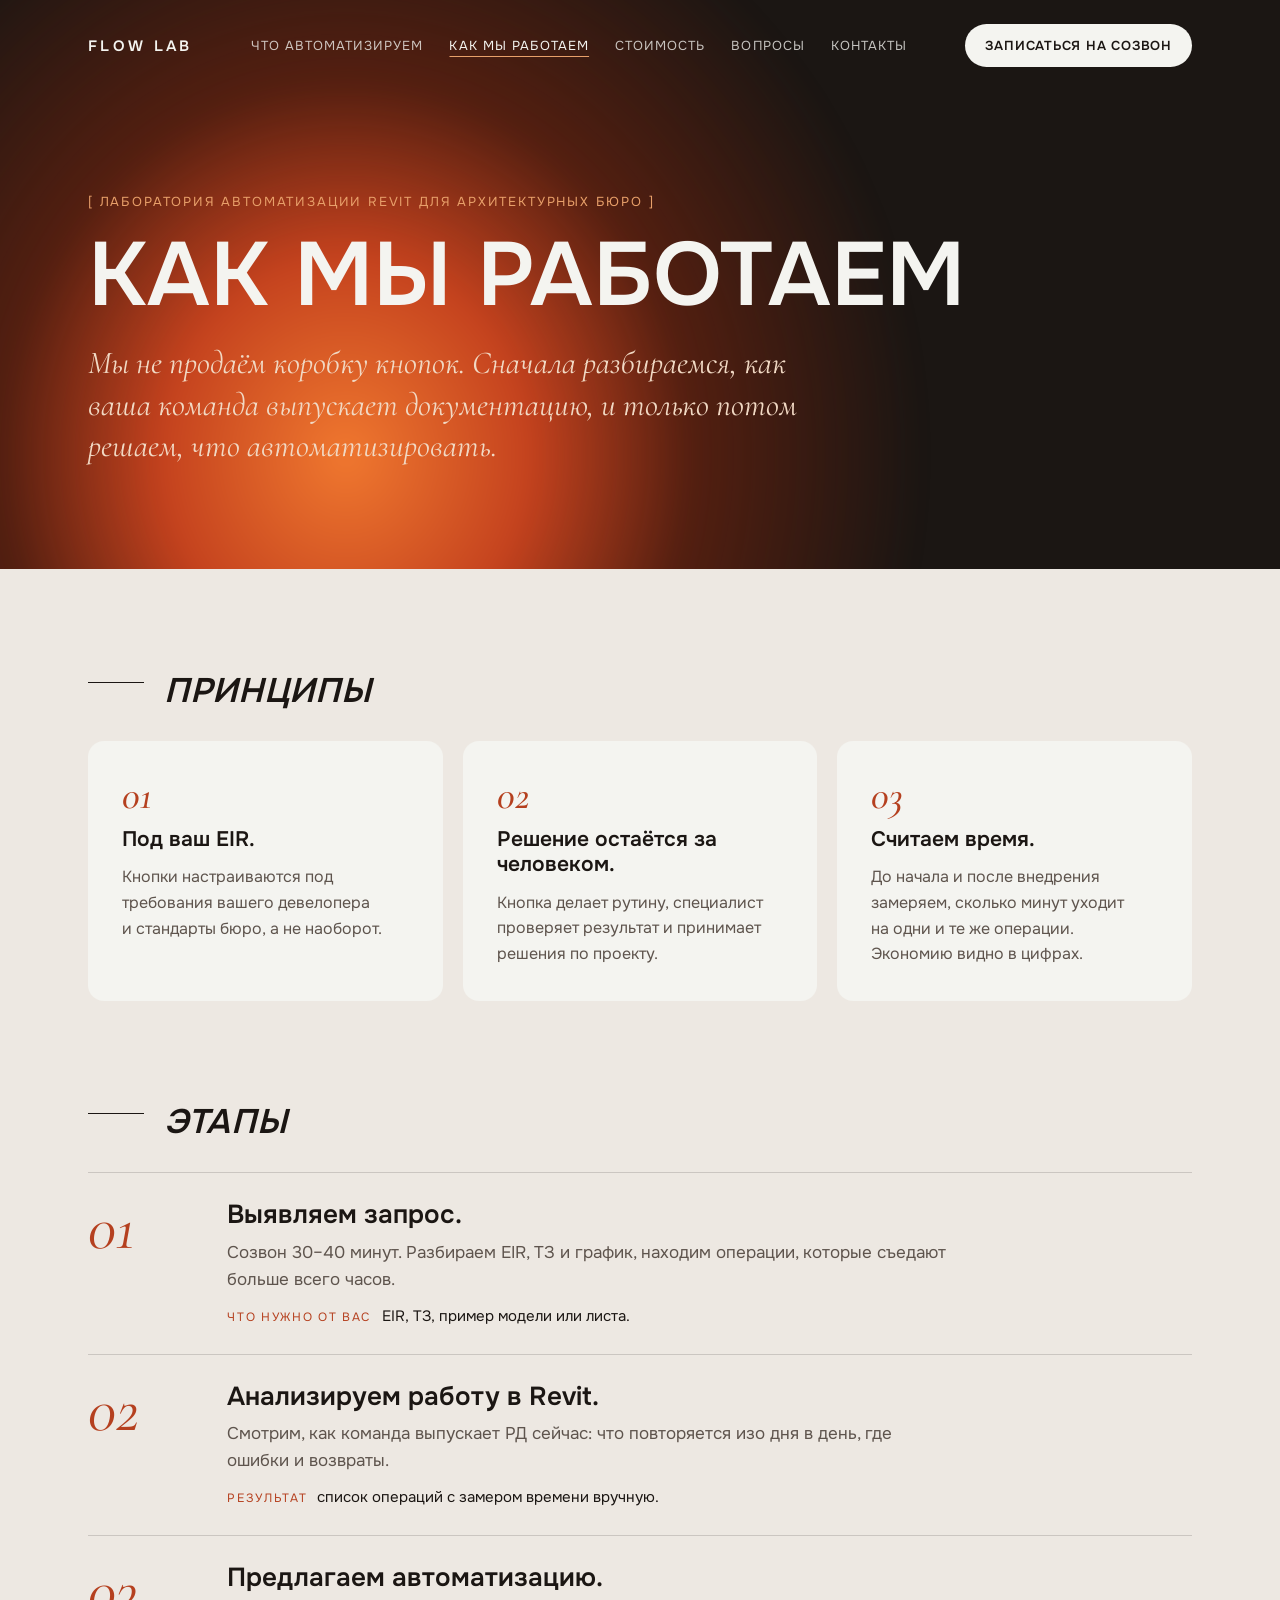
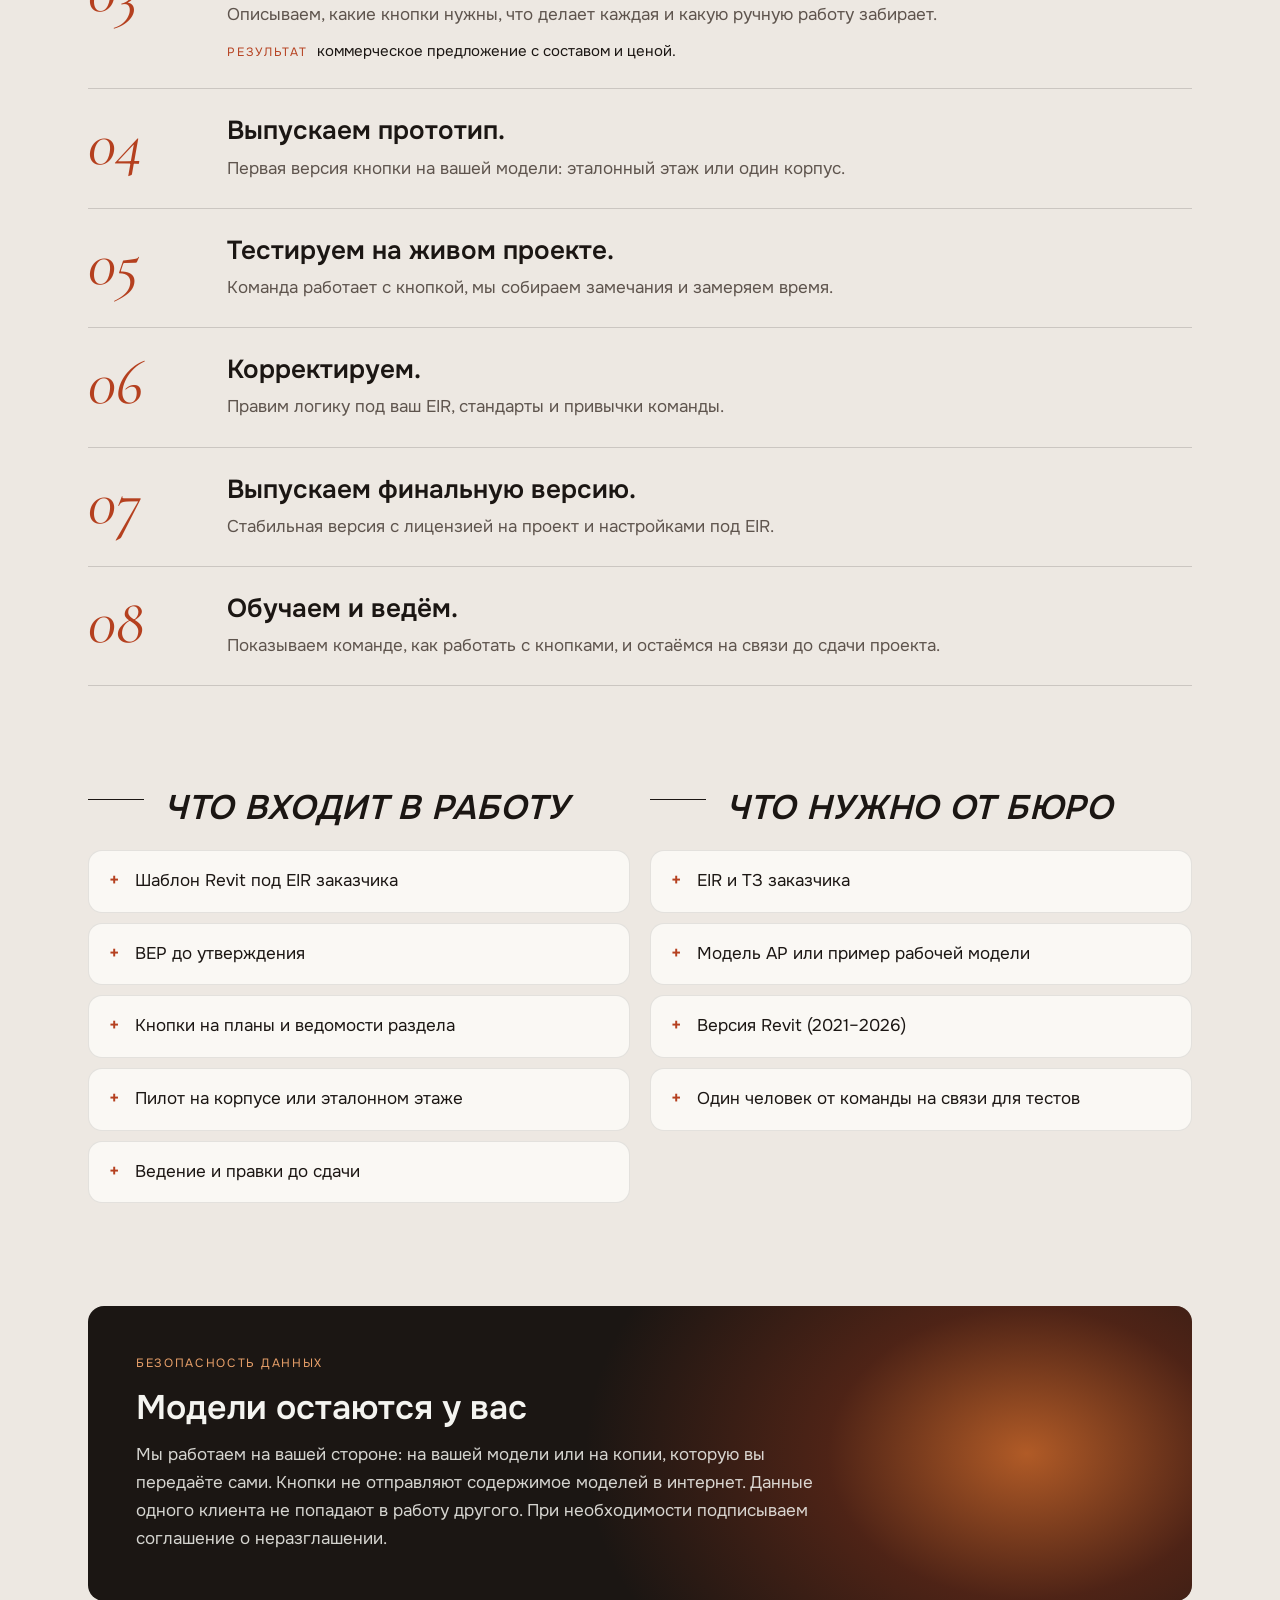
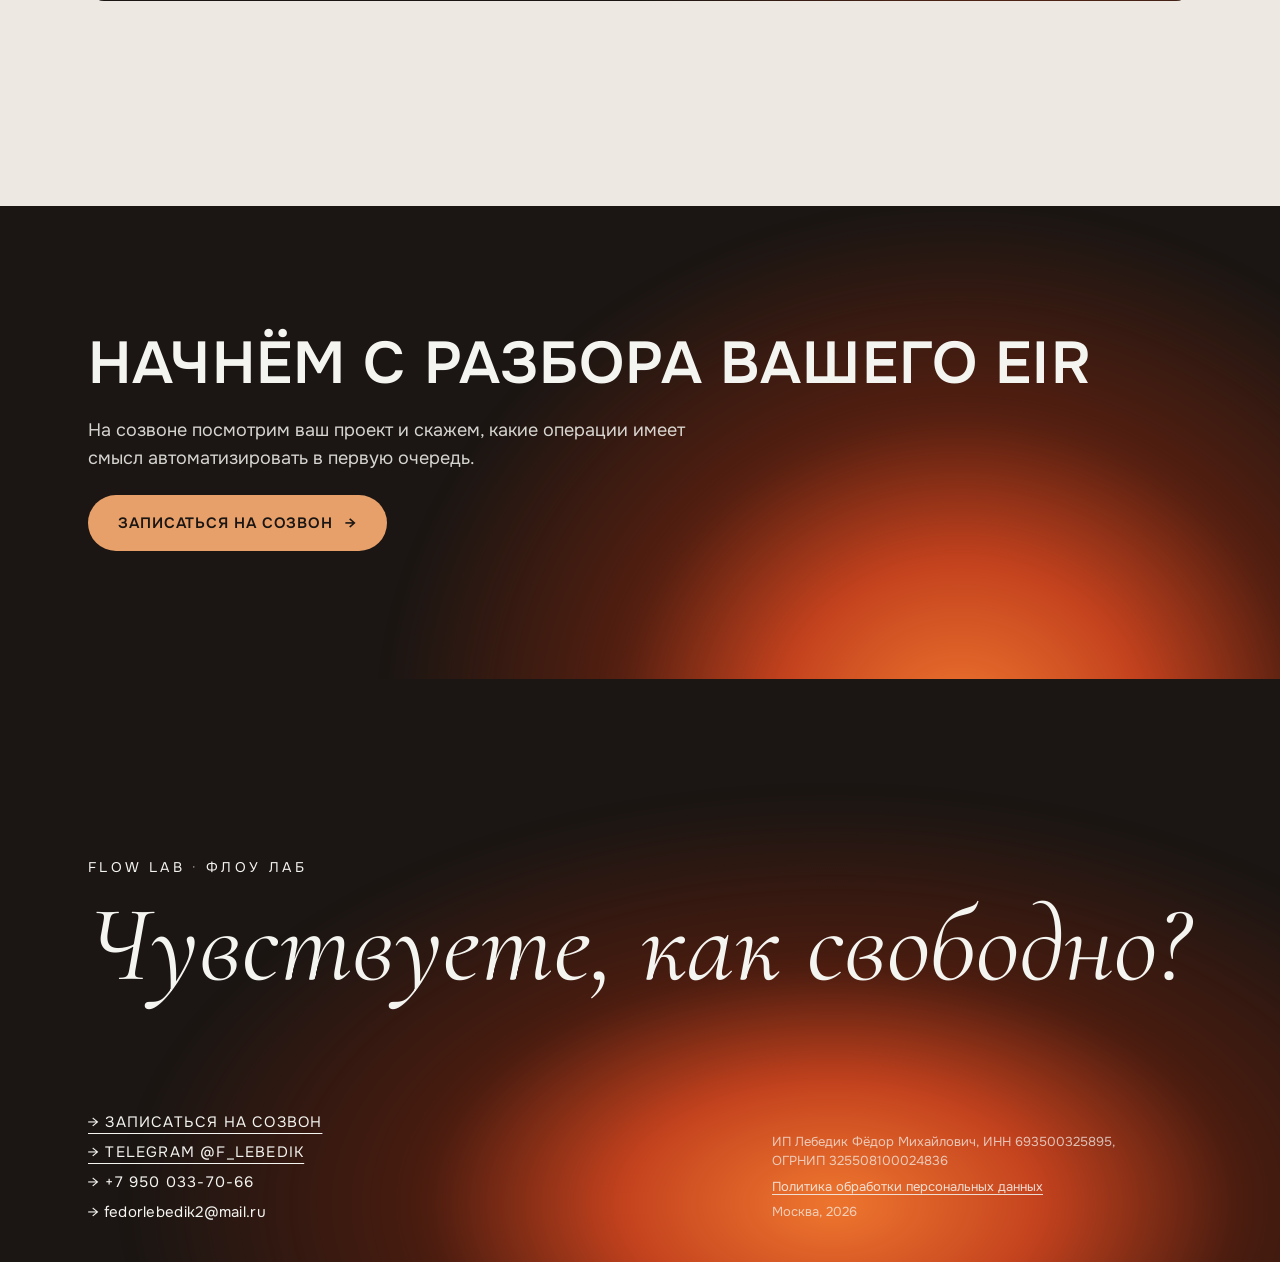
==== kak-rabotaem/index.html @ a953a2dc "Сайт v2: лента Flow, заставка, фоновый ролик, страницы «Как мы работаем» и «Контакты» Co-Authored-By" ====
<!doctype html>
<html lang="ru">
<head>
<meta charset="utf-8">
<meta name="viewport" content="width=device-width, initial-scale=1, viewport-fit=cover">
<title>Как мы работаем — Flow Lab, автоматизация Revit для бюро</title>
<meta name="description" content="Как Flow Lab автоматизирует РД в Revit: разбор EIR, замер времени, прототип кнопки на вашей модели, пилот, обучение команды и ведение до сдачи.">
<link rel="canonical" href="https://flow-lab.pro/kak-rabotaem/">
<link rel="icon" href="/favicon.ico" sizes="48x48">
<link rel="icon" href="/favicon.svg" type="image/svg+xml">
<link rel="icon" href="/icon-192.png" type="image/png" sizes="192x192">
<link rel="icon" href="/icon-512.png" type="image/png" sizes="512x512">
<link rel="apple-touch-icon" href="/apple-touch-icon.png">
<meta name="theme-color" content="#17130F">
<meta property="og:type" content="website">
<meta property="og:locale" content="ru_RU">
<meta property="og:site_name" content="Flow Lab">
<meta property="og:title" content="Как мы работаем — Flow Lab, автоматизация Revit для бюро">
<meta property="og:description" content="Как Flow Lab автоматизирует РД в Revit: разбор EIR, замер времени, прототип кнопки на вашей модели, пилот, обучение команды и ведение до сдачи.">
<meta property="og:url" content="https://flow-lab.pro/kak-rabotaem/">
<link rel="preconnect" href="https://fonts.googleapis.com">
<link rel="stylesheet" href="https://fonts.googleapis.com/css2?family=Onest:wght@400;500;600&amp;family=Cormorant+Garamond:ital,wght@1,400;1,500&amp;display=swap">
<style>
html{-webkit-text-size-adjust:100%;scroll-behavior:smooth}
body{margin:0;background:#EDE8E2;color:#1B1613;font-family:'Onest',system-ui,-apple-system,'Segoe UI',sans-serif;-webkit-font-smoothing:antialiased}
a{color:#B5401F;text-underline-offset:3px}a:hover{color:#8E2F15}
a:focus-visible,button:focus-visible{outline:2px solid #E8A06A;outline-offset:3px}
.wrap{position:relative;max-width:1200px;margin:0 auto;box-sizing:border-box;padding-left:max(16px,clamp(16px,4vw,48px),env(safe-area-inset-left,0px));padding-right:max(16px,clamp(16px,4vw,48px),env(safe-area-inset-right,0px))}
.top{position:relative;overflow:hidden;background:#1B1613;color:#F4F4F0}
.glow{position:absolute;left:-18%;bottom:-90%;width:90%;height:220%;border-radius:50%;background:radial-gradient(closest-side,#F0782F 0%,#C4421E 32%,rgba(140,40,14,.5) 60%,rgba(27,22,19,0) 100%);filter:blur(10px);pointer-events:none;animation:fsBreath 9s ease-in-out infinite alternate}
@keyframes fsBreath{from{transform:scale(1);opacity:.9}to{transform:scale(1.1) translate(3%,-2%);opacity:1}}
.hero{padding-block:clamp(48px,8vw,120px) clamp(56px,8vw,110px);display:flex;flex-direction:column;gap:22px}
.tag{margin:0;font-size:13px;letter-spacing:.14em;text-transform:uppercase;color:#E8A06A}
h1{margin:0;font-weight:600;font-size:clamp(40px,7vw,92px);line-height:.98;text-transform:uppercase;text-wrap:balance}
.lead{margin:0;max-width:760px;font-family:'Cormorant Garamond',Georgia,serif;font-style:italic;font-size:clamp(22px,2.6vw,32px);line-height:1.3;color:#F1D9C4}
.sec{padding-block:clamp(64px,8vw,110px) 0;display:flex;flex-direction:column;gap:32px}
.sec:last-child{padding-bottom:clamp(64px,8vw,110px)}
.h2{display:flex;align-items:flex-start;gap:20px}
.h2 span{flex:none;width:56px;height:1px;background:#1B1613;margin-top:.62em}
h2{margin:0;font-size:clamp(24px,2.8vw,34px);line-height:1.1;font-weight:600;font-style:italic;text-transform:uppercase;letter-spacing:.02em;text-wrap:balance}
.cards{display:grid;grid-template-columns:repeat(auto-fit,minmax(260px,1fr));gap:20px}
.card{background:#F4F4F0;border-radius:16px;padding:clamp(22px,3vw,34px);display:flex;flex-direction:column;gap:12px}
.card b{font-family:'Cormorant Garamond',Georgia,serif;font-style:italic;font-weight:500;font-size:40px;line-height:1;color:#B5401F}
.card h3{margin:0;font-size:21px;font-weight:600;line-height:1.2}
.card p{margin:0;font-size:16px;line-height:1.6;color:#5E544D}
.steps{list-style:none;margin:0;padding:0;display:flex;flex-direction:column}
.step{display:grid;grid-template-columns:clamp(64px,9vw,120px) minmax(0,1fr);gap:8px 24px;padding:26px 0;border-top:1px solid rgba(27,22,19,.16)}
.step:last-child{border-bottom:1px solid rgba(27,22,19,.16)}
.step .n{font-family:'Cormorant Garamond',Georgia,serif;font-style:italic;font-size:clamp(40px,5vw,64px);line-height:.9;color:#B5401F}
.step h3{margin:0;font-size:clamp(20px,2.2vw,26px);font-weight:600;line-height:1.2}
.step p{margin:8px 0 0;max-width:720px;font-size:17px;line-height:1.6;color:#5E544D}
.step .res{margin-top:12px;display:inline-flex;flex-wrap:wrap;gap:6px 10px;align-items:baseline;font-size:15px;line-height:1.5;color:#1B1613}
.step .res i{font-style:normal;font-size:12px;letter-spacing:.14em;text-transform:uppercase;color:#B5401F}
.two{display:grid;grid-template-columns:repeat(auto-fit,minmax(300px,1fr));gap:20px}
.plus{list-style:none;margin:0;padding:0;display:flex;flex-direction:column;gap:10px}
.plus li{background:#FAF8F4;border:1px solid rgba(27,22,19,.1);border-radius:14px;padding:18px 20px 18px 46px;position:relative;font-size:17px;line-height:1.45}
.plus li::before{content:"+";position:absolute;left:20px;top:16px;color:#B5401F;font-weight:600;font-size:18px}
.dark{position:relative;overflow:hidden;background:#1B1613;color:#F4F4F0;border-radius:16px;padding:clamp(26px,4vw,48px);display:flex;flex-direction:column;gap:14px}
.dark::before{content:"";position:absolute;right:-25%;top:-60%;width:80%;height:220%;border-radius:50%;background:radial-gradient(closest-side,rgba(240,120,47,.7),rgba(196,66,30,.3) 45%,rgba(27,22,19,0));pointer-events:none}
.dark>*{position:relative}
.dark .k{margin:0;font-size:12px;letter-spacing:.14em;text-transform:uppercase;color:#E8A06A}
.dark h3{margin:0;font-size:clamp(24px,2.8vw,34px);line-height:1.15;font-weight:600}
.dark p{margin:0;max-width:720px;font-size:17px;line-height:1.65;color:rgba(244,244,240,.86)}
.cta{position:relative;overflow:hidden;background:#1B1613;color:#F4F4F0}
.cta .wrap{padding-block:clamp(72px,10vw,140px);display:flex;flex-direction:column;gap:22px;align-items:flex-start}
.cta h2{font-style:normal;font-size:clamp(30px,4.6vw,60px);line-height:1.02}
.cta p{margin:0;max-width:640px;font-size:18px;line-height:1.6;color:rgba(244,244,240,.86)}
.btn{display:inline-flex;align-items:center;gap:12px;min-height:56px;padding:0 30px;border-radius:999px;background:#E8A06A;color:#1B1613;text-decoration:none;font-weight:600;font-size:15px;letter-spacing:.06em;text-transform:uppercase}
.btn:hover{color:#1B1613;background:#F0B27F}
.q-fig{margin:0;max-width:260px}
.q-img{overflow:hidden;border-radius:3px;aspect-ratio:4/5;background:#E4DDD5}
.q-img img{display:block;width:100%;height:100%;object-fit:cover;filter:saturate(.8) contrast(.95);opacity:.88}
@media (max-width:700px){.q-fig{display:none}}
/* контакты */
.kgrid{display:grid;grid-template-columns:minmax(0,5fr) minmax(0,7fr);gap:clamp(24px,4vw,56px);align-items:start}
@media (max-width:900px){.kgrid{grid-template-columns:minmax(0,1fr)}}
.klist{list-style:none;margin:0;padding:0;display:flex;flex-direction:column}
.klist li{display:flex;flex-direction:column;gap:4px;padding:18px 0;border-top:1px solid rgba(27,22,19,.16)}
.klist li:last-child{border-bottom:1px solid rgba(27,22,19,.16)}
.klist i{font-style:normal;font-size:12px;letter-spacing:.14em;text-transform:uppercase;color:#8C7F74}
.klist span,.klist a{font-size:19px;line-height:1.4;color:#1B1613}
.klist a{text-decoration-color:rgba(181,64,31,.5)}
.sel{user-select:all}
.tg{align-self:flex-start;display:inline-flex;align-items:center;gap:10px;min-height:52px;padding:0 24px;border-radius:999px;background:#1B1613;color:#F4F4F0!important;text-decoration:none;font-weight:600;font-size:15px}
.tg:hover{background:#000}
.formcard{background:#F4F4F0;border-radius:16px;padding:clamp(18px,3vw,32px);display:flex;flex-direction:column;gap:12px}
.formcard h2{font-size:clamp(22px,2.4vw,28px)}
.lf-frame{display:block;width:100%;border:0;background:transparent;height:780px}
@media (max-width:600px){.lf-frame{height:960px}}
.small{margin:0;font-size:13px;line-height:1.6;color:#6F645B}
.req{padding-block:28px 0;font-size:13px;line-height:1.7;color:#6F645B}
/* подвал и липкая кнопка, как на главной */
footer{position:relative;overflow:hidden;background:#1B1613;color:#F4F4F0}
footer .fglow{position:absolute;left:10%;top:20%;width:110%;height:140%;border-radius:50%;background:radial-gradient(closest-side,#F0782F 0%,#C4421E 30%,rgba(120,34,12,.5) 58%,rgba(27,22,19,0) 100%);filter:blur(12px);pointer-events:none}
footer .wrap{padding-block:clamp(90px,14vw,200px) 40px;display:flex;flex-direction:column;gap:clamp(60px,9vw,120px)}
footer .big{margin:0;font-family:'Cormorant Garamond',Georgia,serif;font-style:italic;font-size:clamp(46px,8.4vw,120px);line-height:.95}
footer .row{display:flex;flex-wrap:wrap;gap:32px 64px;align-items:flex-end;justify-content:space-between}
footer .links{display:flex;flex-direction:column;gap:10px;font-size:15px;letter-spacing:.08em;text-transform:uppercase}
footer .links a,footer .links span{color:#F4F4F0;text-underline-offset:6px}
footer .legal{display:flex;flex-direction:column;gap:6px;font-size:13px;line-height:1.5;color:rgba(244,244,240,.72);max-width:420px}
footer .legal a{color:rgba(244,244,240,.85)}
.cta-sticky{position:fixed;z-index:50;right:max(20px,env(safe-area-inset-right,0px));bottom:max(20px,env(safe-area-inset-bottom,0px));display:inline-flex;align-items:center;gap:10px;height:44px;padding:0 18px 0 20px;border-radius:999px;background:rgba(27,22,19,.92);color:#F4F4F0;text-decoration:none;font-weight:600;font-size:13px;letter-spacing:.06em;text-transform:uppercase;box-shadow:0 10px 30px -12px rgba(27,22,19,.6),0 0 0 1px rgba(232,160,106,.35);-webkit-backdrop-filter:blur(8px);backdrop-filter:blur(8px);opacity:0;transform:translateY(8px);pointer-events:none;transition:opacity .3s ease,transform .3s ease}
.cta-sticky.on{opacity:1;transform:none;pointer-events:auto}
.cta-sticky span{color:#E8A06A}
.cta-sticky:hover{color:#F4F4F0;background:#1B1613}
@media (max-width:600px){.cta-sticky{left:max(16px,env(safe-area-inset-left,0px));right:max(16px,env(safe-area-inset-right,0px));bottom:max(12px,env(safe-area-inset-bottom,0px));justify-content:center;height:48px}footer{padding-bottom:72px}}
@media (prefers-reduced-motion:reduce){.glow{animation:none}html{scroll-behavior:auto}.cta-sticky{transition:none}}
/* верхнее меню (общее для всех страниц) */
.fl-nav{position:relative;z-index:5;max-width:1200px;margin:0 auto;padding:24px clamp(16px,4vw,48px);box-sizing:border-box;display:flex;align-items:center;justify-content:space-between;gap:24px}
.fl-logo{color:#F4F4F0;text-decoration:none;font-weight:600;font-size:15px;letter-spacing:.22em;text-transform:uppercase;white-space:nowrap}
.fl-links{display:flex;gap:26px;align-items:center;font-size:13px;letter-spacing:.08em;text-transform:uppercase}
.fl-links a{color:rgba(244,244,240,.78);text-decoration:none;white-space:nowrap}
.fl-links a:hover,.fl-links a[aria-current="page"]{color:#F4F4F0}
.fl-links a[aria-current="page"]{text-decoration:underline;text-underline-offset:6px;text-decoration-color:#E8A06A}
.fl-right{display:flex;align-items:center;gap:10px}
.fl-call{color:#1B1613;background:#F4F4F0;text-decoration:none;font-size:13px;font-weight:600;letter-spacing:.06em;text-transform:uppercase;padding:13px 20px;border-radius:999px;white-space:nowrap}
.fl-call:hover{color:#1B1613;background:#fff}
.fl-menu-btn{display:none;min-height:44px;padding:0 18px;border-radius:999px;border:1px solid rgba(244,244,240,.4);background:transparent;color:#F4F4F0;font:600 13px 'Onest',system-ui,sans-serif;letter-spacing:.06em;text-transform:uppercase;cursor:pointer}
.fl-menu{display:none;position:fixed;inset:0;z-index:900;background:#1B1613;color:#F4F4F0;overflow-y:auto;padding:max(24px,env(safe-area-inset-top,0px)) max(16px,env(safe-area-inset-right,0px)) max(32px,env(safe-area-inset-bottom,0px)) max(16px,env(safe-area-inset-left,0px));box-sizing:border-box;flex-direction:column;gap:28px}
.fl-menu::before{content:"";position:absolute;left:-30%;bottom:-40%;width:120%;height:90%;border-radius:50%;background:radial-gradient(closest-side,rgba(240,120,47,.55),rgba(196,66,30,.2) 55%,rgba(27,22,19,0));pointer-events:none}
html.fl-menu-open{overflow:hidden}
html.fl-menu-open .fl-menu{display:flex}
.fl-menu__top{position:relative;display:flex;align-items:center;justify-content:space-between;gap:16px}
.fl-menu__list{position:relative;display:flex;flex-direction:column;margin-top:12px}
.fl-menu__list a{color:#F4F4F0;text-decoration:none;font-size:clamp(24px,7vw,34px);font-weight:600;text-transform:uppercase;letter-spacing:.01em;padding:14px 0;border-top:1px solid rgba(244,244,240,.18)}
.fl-menu__list a[aria-current="page"]{color:#E8A06A}
.fl-menu .fl-call{position:relative;align-self:flex-start;padding:16px 24px;font-size:14px}
.fl-menu__note{position:relative;margin:auto 0 0;font-size:14px;color:rgba(244,244,240,.7)}
@media (max-width:1100px){.fl-links{display:none}.fl-menu-btn{display:inline-flex;align-items:center}}
@media (max-width:560px){.fl-nav .fl-call{display:none}}
</style>
</head>
<body>
<header class="top">
  <div class="glow" aria-hidden="true"></div>
  <nav class="fl-nav" aria-label="Главное меню">
    <a class="fl-logo" href="/">Flow&#160;Lab</a>
    <div class="fl-links"><a href="/#buttons">Что автоматизируем</a><a href="/kak-rabotaem/" aria-current="page">Как мы работаем</a><a href="/#price">Стоимость</a><a href="/#faq">Вопросы</a><a href="/kontakty/">Контакты</a></div>
    <div class="fl-right"><a class="fl-call" href="/kontakty/#form">Записаться на&#160;созвон</a><button type="button" class="fl-menu-btn" data-fl-menu="open" aria-controls="fl-menu" aria-expanded="false">Меню</button></div>
  </nav>
  <div class="wrap hero">
    <p class="tag">[ лаборатория автоматизации Revit для архитектурных бюро ]</p>
    <h1>Как мы работаем</h1>
    <p class="lead">Мы не&#160;продаём коробку кнопок. Сначала разбираемся, как ваша команда выпускает документацию, и&#160;только потом решаем, что автоматизировать.</p>
  </div>
</header>
<main>
<div class="wrap">
<section class="sec" aria-labelledby="pr-h">
  <div class="h2"><span aria-hidden="true"></span><h2 id="pr-h">Принципы</h2></div>
  <div class="cards"><div class="card"><b>01</b><h3>Под ваш EIR.</h3><p>Кнопки настраиваются под требования вашего девелопера и&#160;стандарты бюро, а не&#160;наоборот.</p></div><div class="card"><b>02</b><h3>Решение остаётся за человеком.</h3><p>Кнопка делает рутину, специалист проверяет результат и&#160;принимает решения по&#160;проекту.</p></div><div class="card"><b>03</b><h3>Считаем время.</h3><p>До начала и&#160;после внедрения замеряем, сколько минут уходит на&#160;одни и&#160;те же операции. Экономию видно в&#160;цифрах.</p></div></div>
</section>
<section class="sec" aria-labelledby="st-h">
  <div class="h2"><span aria-hidden="true"></span><h2 id="st-h">Этапы</h2></div>
  <ol class="steps"><li class="step"><span class="n" aria-hidden="true">01</span><div><h3>Выявляем запрос.</h3><p>Созвон 30–40 минут. Разбираем EIR, ТЗ и&#160;график, находим операции, которые съедают больше всего часов.</p><div class="res"><i>Что нужно от вас</i><span>EIR, ТЗ, пример модели или листа.</span></div></div></li><li class="step"><span class="n" aria-hidden="true">02</span><div><h3>Анализируем работу в&#160;Revit.</h3><p>Смотрим, как команда выпускает РД сейчас: что повторяется изо дня в&#160;день, где ошибки и&#160;возвраты.</p><div class="res"><i>Результат</i><span>список операций с&#160;замером времени вручную.</span></div></div></li><li class="step"><span class="n" aria-hidden="true">03</span><div><h3>Предлагаем автоматизацию.</h3><p>Описываем, какие кнопки нужны, что делает каждая и&#160;какую ручную работу забирает.</p><div class="res"><i>Результат</i><span>коммерческое предложение с&#160;составом и&#160;ценой.</span></div></div></li><li class="step"><span class="n" aria-hidden="true">04</span><div><h3>Выпускаем прототип.</h3><p>Первая версия кнопки на&#160;вашей модели: эталонный этаж или один корпус.</p></div></li><li class="step"><span class="n" aria-hidden="true">05</span><div><h3>Тестируем на&#160;живом проекте.</h3><p>Команда работает с&#160;кнопкой, мы собираем замечания и&#160;замеряем время.</p></div></li><li class="step"><span class="n" aria-hidden="true">06</span><div><h3>Корректируем.</h3><p>Правим логику под ваш EIR, стандарты и&#160;привычки команды.</p></div></li><li class="step"><span class="n" aria-hidden="true">07</span><div><h3>Выпускаем финальную версию.</h3><p>Стабильная версия с&#160;лицензией на&#160;проект и&#160;настройками под EIR.</p></div></li><li class="step"><span class="n" aria-hidden="true">08</span><div><h3>Обучаем и&#160;ведём.</h3><p>Показываем команде, как работать с&#160;кнопками, и&#160;остаёмся на&#160;связи до&#160;сдачи проекта.</p></div></li></ol>
</section>
<section class="sec" aria-labelledby="in-h">
  <div class="two">
    <div style="display:flex;flex-direction:column;gap:24px">
      <div class="h2"><span aria-hidden="true"></span><h2 id="in-h">Что входит в&#160;работу</h2></div>
      <ul class="plus"><li>Шаблон Revit под EIR заказчика</li><li>BEP до&#160;утверждения</li><li>Кнопки на&#160;планы и&#160;ведомости раздела</li><li>Пилот на&#160;корпусе или эталонном этаже</li><li>Ведение и&#160;правки до&#160;сдачи</li></ul>
    </div>
    <div style="display:flex;flex-direction:column;gap:24px">
      <div class="h2"><span aria-hidden="true"></span><h2 id="nd-h">Что нужно от&#160;бюро</h2></div>
      <ul class="plus"><li>EIR и&#160;ТЗ заказчика</li><li>Модель АР или пример рабочей модели</li><li>Версия Revit (2021–2026)</li><li>Один человек от команды на&#160;связи для тестов</li></ul>
    </div>
  </div>
</section>
<section class="sec" aria-labelledby="sf-h">
  <div class="dark">
    <p class="k">Безопасность данных</p>
    <h3 id="sf-h">Модели остаются у&#160;вас</h3>
    <p>Мы работаем на&#160;вашей стороне: на&#160;вашей модели или на&#160;копии, которую вы передаёте сами. Кнопки не&#160;отправляют содержимое моделей в&#160;интернет. Данные одного клиента не&#160;попадают в&#160;работу другого. При необходимости подписываем соглашение о неразглашении.</p>
  </div>
</section>
</div>
<section class="cta" aria-labelledby="cta-h" style="margin-top:clamp(64px,8vw,110px)">
  <div class="glow" aria-hidden="true" style="left:auto;right:-20%;bottom:-120%"></div>
  <div class="wrap">
    <h2 id="cta-h">Начнём с&#160;разбора вашего EIR</h2>
    <p>На созвоне посмотрим ваш проект и&#160;скажем, какие операции имеет смысл автоматизировать в&#160;первую очередь.</p>
    <a class="btn" href="/kontakty/#form">Записаться на&#160;созвон <span aria-hidden="true">→</span></a>
  </div>
</section>
</main>
<footer>
  <div class="fglow" aria-hidden="true"></div>
  <div class="wrap">
    <div style="display:flex;flex-direction:column;gap:18px">
      <p style="margin:0;font-size:14px;letter-spacing:.24em;text-transform:uppercase">Flow Lab <span style="opacity:.6">·</span> Флоу Лаб</p>
      <p class="big">Чувствуете, как свободно?</p>
    </div>
    <div class="row">
      <div class="links">
        <a href="/kontakty/#form">→ Записаться на&#160;созвон</a>
        <a href="https://t.me/F_Lebedik" target="_blank" rel="noopener">→ Telegram @F_Lebedik</a>
        <span class="sel">→ +7 950 033-70-66</span>
        <span class="sel" style="text-transform:none;letter-spacing:.02em">→ fedorlebedik2@mail.ru</span>
      </div>
      <div class="legal">
        <span>ИП Лебедик Фёдор Михайлович, ИНН&#160;693500325895, ОГРНИП&#160;325508100024836</span>
        <a href="/privacy/">Политика обработки персональных данных</a>
        <span>Москва, 2026</span>
      </div>
    </div>
  </div>
</footer>
<div id="fl-menu" class="fl-menu" role="dialog" aria-modal="true" aria-label="Меню">
  <div class="fl-menu__top"><a class="fl-logo" href="/">Flow&#160;Lab</a><button type="button" class="fl-menu-btn" style="display:inline-flex;align-items:center" data-fl-menu="close">Закрыть</button></div>
  <div class="fl-menu__list"><a href="/#buttons" data-fl-menu="close">Что автоматизируем</a><a href="/kak-rabotaem/" data-fl-menu="close" aria-current="page">Как мы работаем</a><a href="/#price" data-fl-menu="close">Стоимость</a><a href="/#faq" data-fl-menu="close">Вопросы</a><a href="/kontakty/" data-fl-menu="close">Контакты</a></div>
  <a class="fl-call" href="/kontakty/#form" data-fl-menu="close">Записаться на&#160;созвон →</a>
  <p class="fl-menu__note">Telegram @F_Lebedik · +7&#160;950&#160;033-70-66</p>
</div>
<a href="/kontakty/#form" class="cta-sticky">Записаться на&#160;созвон <span aria-hidden="true">→</span></a>
<script>
(function(){
  var html=document.documentElement;
  document.addEventListener('click',function(e){var t=e.target.closest&&e.target.closest('[data-fl-menu]');if(!t)return;var open=t.getAttribute('data-fl-menu')==='open';html.classList.toggle('fl-menu-open',open);document.querySelectorAll('[data-fl-menu="open"]').forEach(function(b){b.setAttribute('aria-expanded',open?'true':'false')});});
  document.addEventListener('keydown',function(e){if(e.key==='Escape')html.classList.remove('fl-menu-open');});
  var st=document.querySelector('.cta-sticky'),fm=document.getElementById('form');
  function upd(){if(!st)return;var r=fm?fm.getBoundingClientRect():null;var on=(window.scrollY||0)>400&&!(r&&r.top<innerHeight&&r.bottom>0);st.classList.toggle('on',on);}
  addEventListener('scroll',upd,{passive:true});upd();
  var fr=document.querySelector('.lf-frame');
  if(fr)addEventListener('message',function(e){if(!/(^|\.)yandex\.(ru|com)$/.test((e.origin||'').replace(/^https?:\/\//,'')))return;var d=e.data;if(typeof d==='string'){try{d=JSON.parse(d)}catch(x){return}}var h=d&&(d.height||(d.data&&d.data.height)||d['iframe-height']);if(h>200&&h<4000)fr.style.height=Math.ceil(h)+'px';});
})();
</script>
</body>
</html>
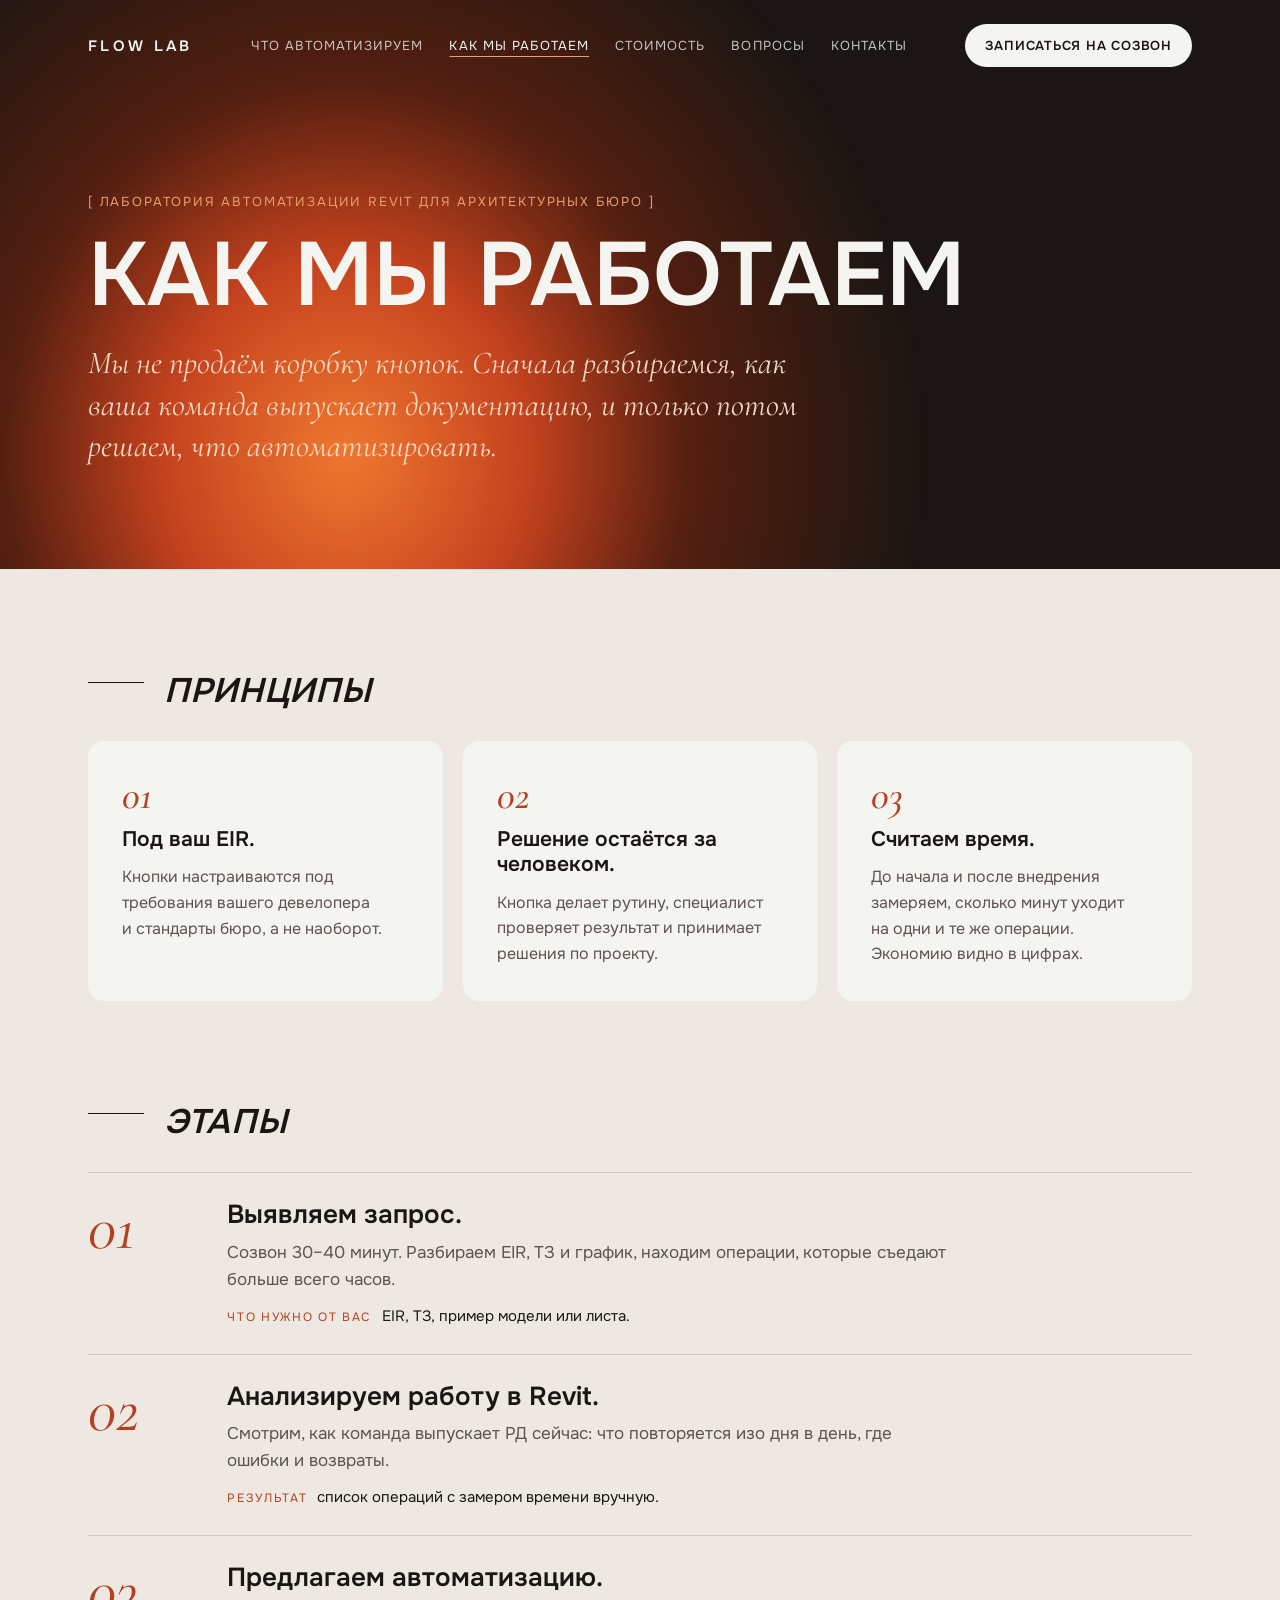
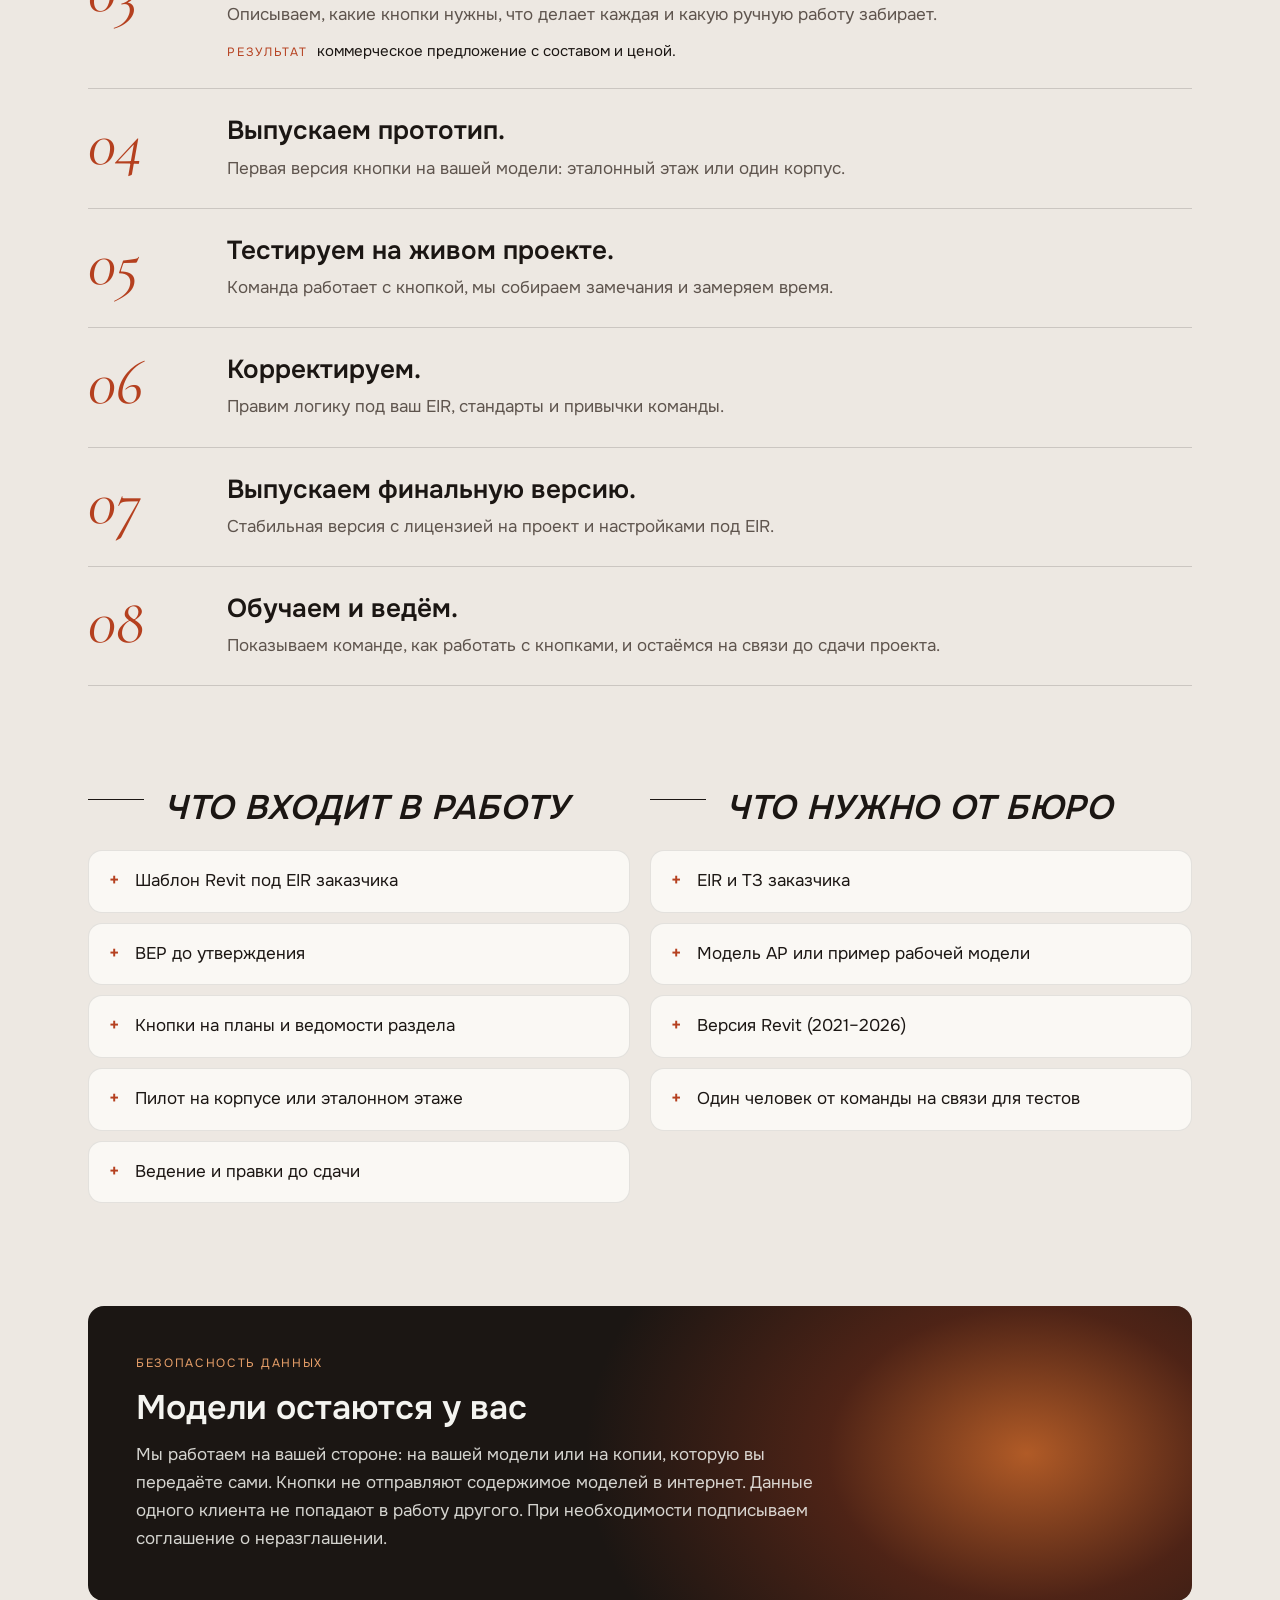
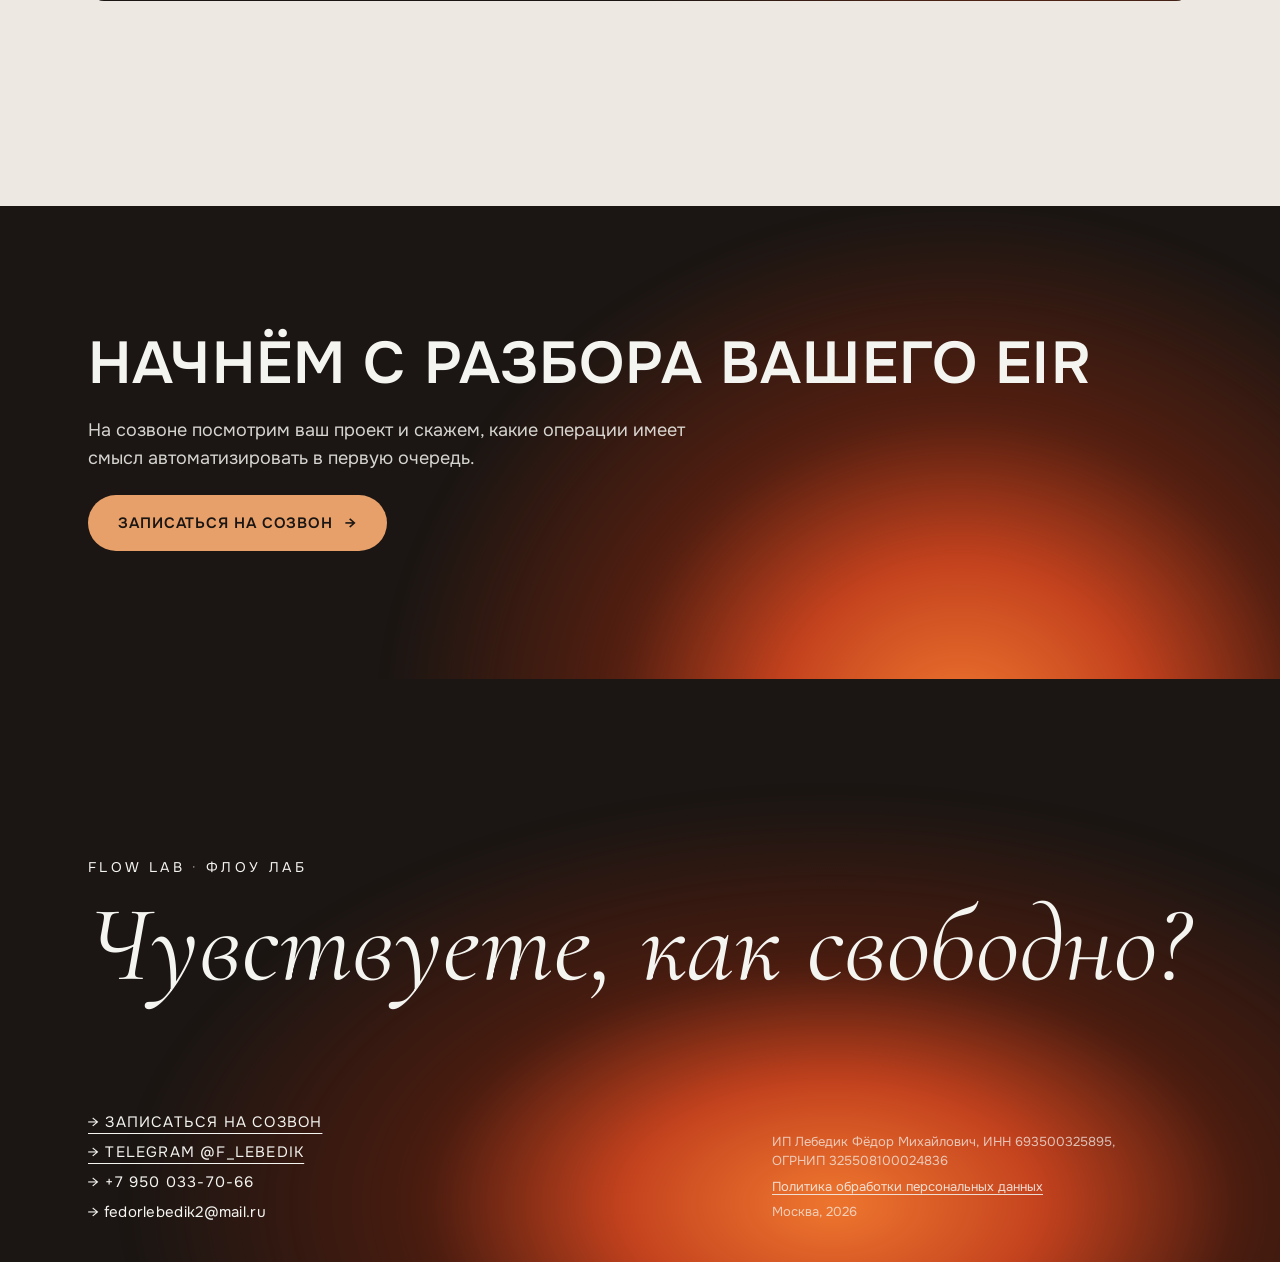
==== commit 1938a02a: "Первый экран с обещанием, закреплённое меню, кнопка «наверх», плавное появление блоков, превью для п" ====
--- a/kak-rabotaem/index.html
+++ b/kak-rabotaem/index.html
@@ -18,6 +18,9 @@
 <meta property="og:title" content="Как мы работаем — Flow Lab, автоматизация Revit для бюро">
 <meta property="og:description" content="Как Flow Lab автоматизирует РД в Revit: разбор EIR, замер времени, прототип кнопки на вашей модели, пилот, обучение команды и ведение до сдачи.">
 <meta property="og:url" content="https://flow-lab.pro/kak-rabotaem/">
+<meta property="og:image" content="https://flow-lab.pro/og.jpg">
+<meta name="twitter:card" content="summary_large_image">
+<link rel="icon" href="/favicon-120.png" type="image/png" sizes="120x120">
 <link rel="preconnect" href="https://fonts.googleapis.com">
 <link rel="stylesheet" href="https://fonts.googleapis.com/css2?family=Onest:wght@400;500;600&amp;family=Cormorant+Garamond:ital,wght@1,400;1,500&amp;display=swap">
 <style>
@@ -129,6 +132,8 @@
 @media (max-width:1100px){.fl-links{display:none}.fl-menu-btn{display:inline-flex;align-items:center}}
 @media (max-width:560px){.fl-nav .fl-call{display:none}}
 </style>
+<link rel="stylesheet" href="/fl-extra.css">
+<script src="/fl-extra.js" defer></script>
 </head>
 <body>
 <header class="top">
--- a/fl-extra.css
+++ b/fl-extra.css
@@ -0,0 +1,10 @@
+/* Flow Lab: закреплённое меню, кнопка «наверх», плавное появление блоков */
+html{scroll-padding-top:84px}
+.fl-nav{position:fixed!important;top:0;left:0;right:0;max-width:none!important;z-index:60;padding-left:max(clamp(16px,4vw,48px),calc(50vw - 600px + clamp(16px,4vw,48px)))!important;padding-right:max(clamp(16px,4vw,48px),calc(50vw - 600px + clamp(16px,4vw,48px)))!important;transition:background-color .35s ease,padding .35s ease,box-shadow .35s ease}
+html.fl-scrolled .fl-nav{background:rgba(27,22,19,.94);-webkit-backdrop-filter:blur(10px);backdrop-filter:blur(10px);padding-top:12px!important;padding-bottom:12px!important;box-shadow:0 1px 0 rgba(244,244,240,.1)}
+.fl-top{position:fixed;z-index:55;right:max(20px,env(safe-area-inset-right,0px));bottom:max(84px,calc(env(safe-area-inset-bottom,0px) + 84px));width:48px;height:48px;border-radius:50%;border:1px solid rgba(27,22,19,.18);background:rgba(244,244,240,.92);color:#1B1613;font:600 20px/1 Onest,system-ui,sans-serif;cursor:pointer;display:flex;align-items:center;justify-content:center;box-shadow:0 8px 24px -12px rgba(27,22,19,.5);opacity:0;visibility:hidden;transform:translateY(8px);transition:opacity .3s ease,transform .3s ease,visibility .3s}
+.fl-top.on{opacity:1;visibility:visible;transform:none}
+.fl-top:hover{background:#fff;border-color:#B5401F;color:#B5401F}
+@media (max-width:600px){.fl-top{bottom:max(76px,calc(env(safe-area-inset-bottom,0px) + 76px));right:16px;width:44px;height:44px}}
+@media (prefers-reduced-motion:reduce){.fl-nav,.fl-top{transition:none}}
+@media (min-width:561px){.cta-sticky{display:none!important}.fl-top{bottom:max(24px,calc(env(safe-area-inset-bottom,0px) + 24px))}}
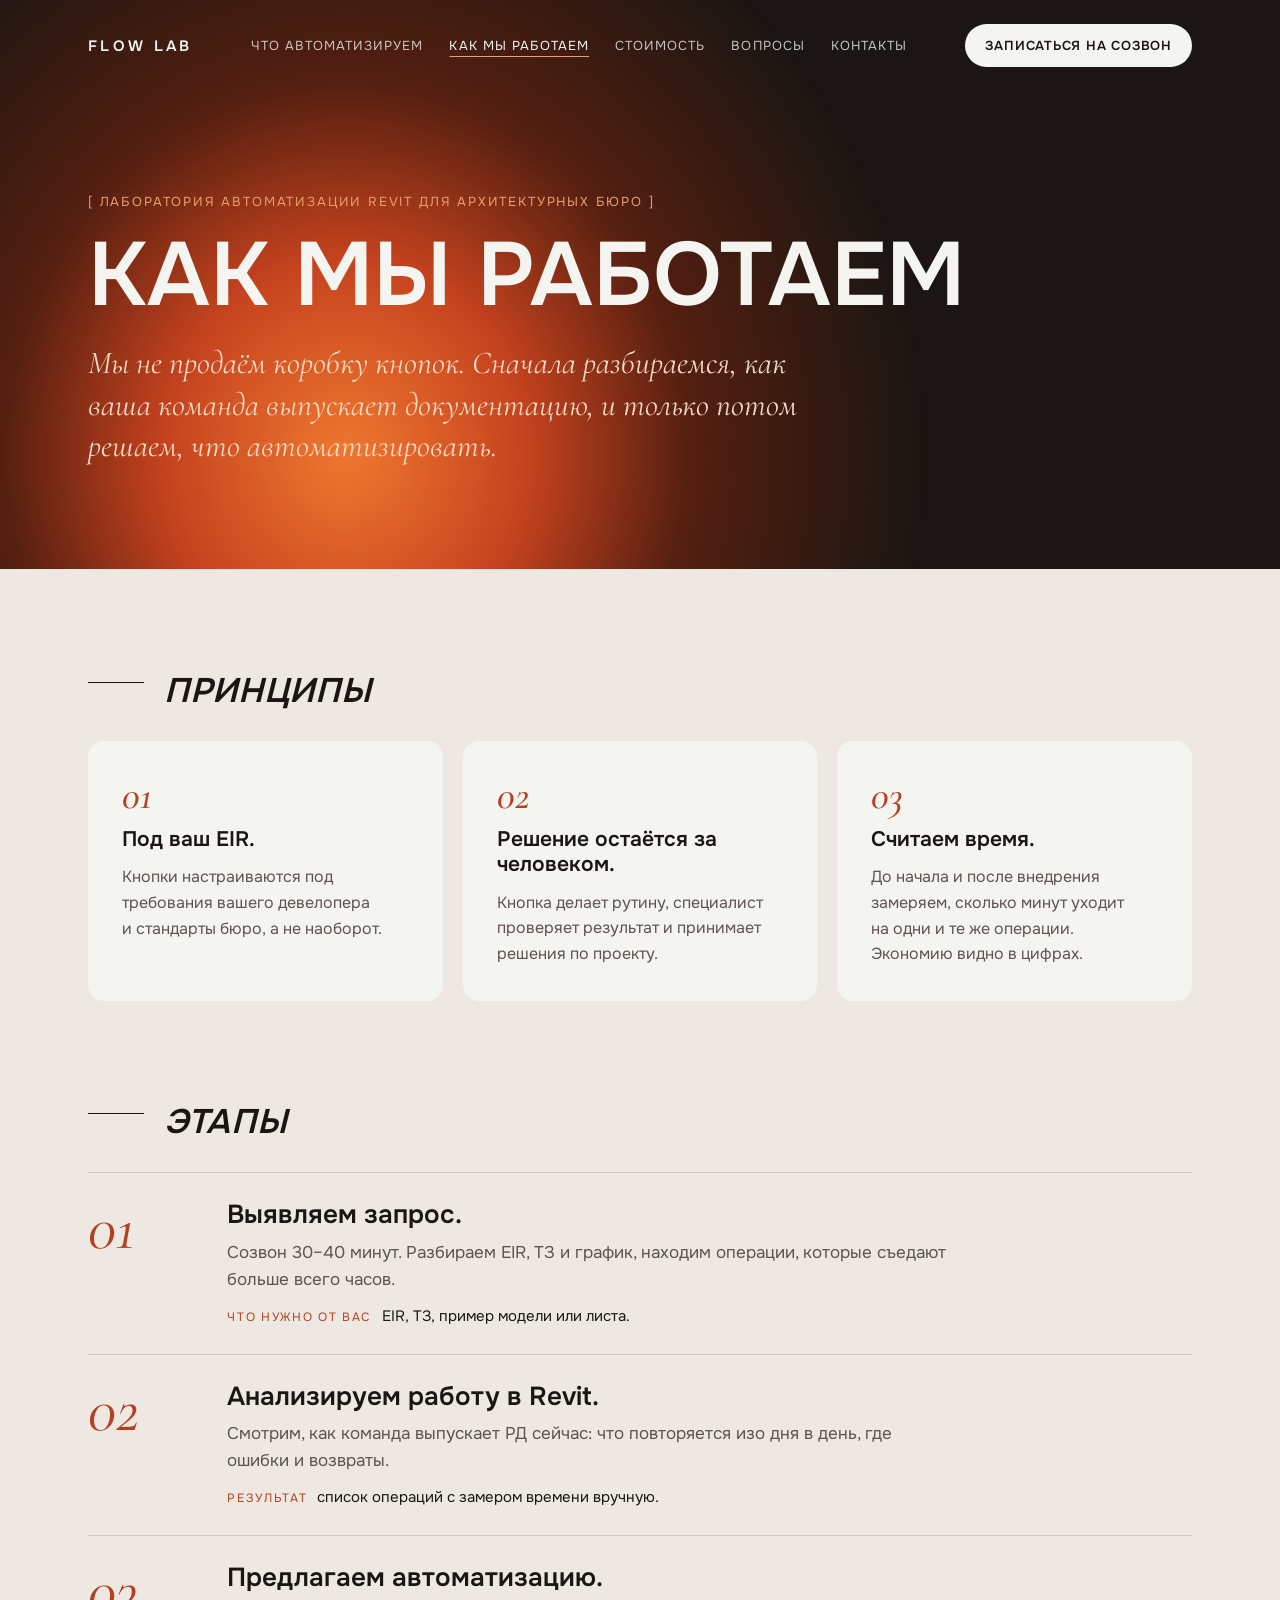
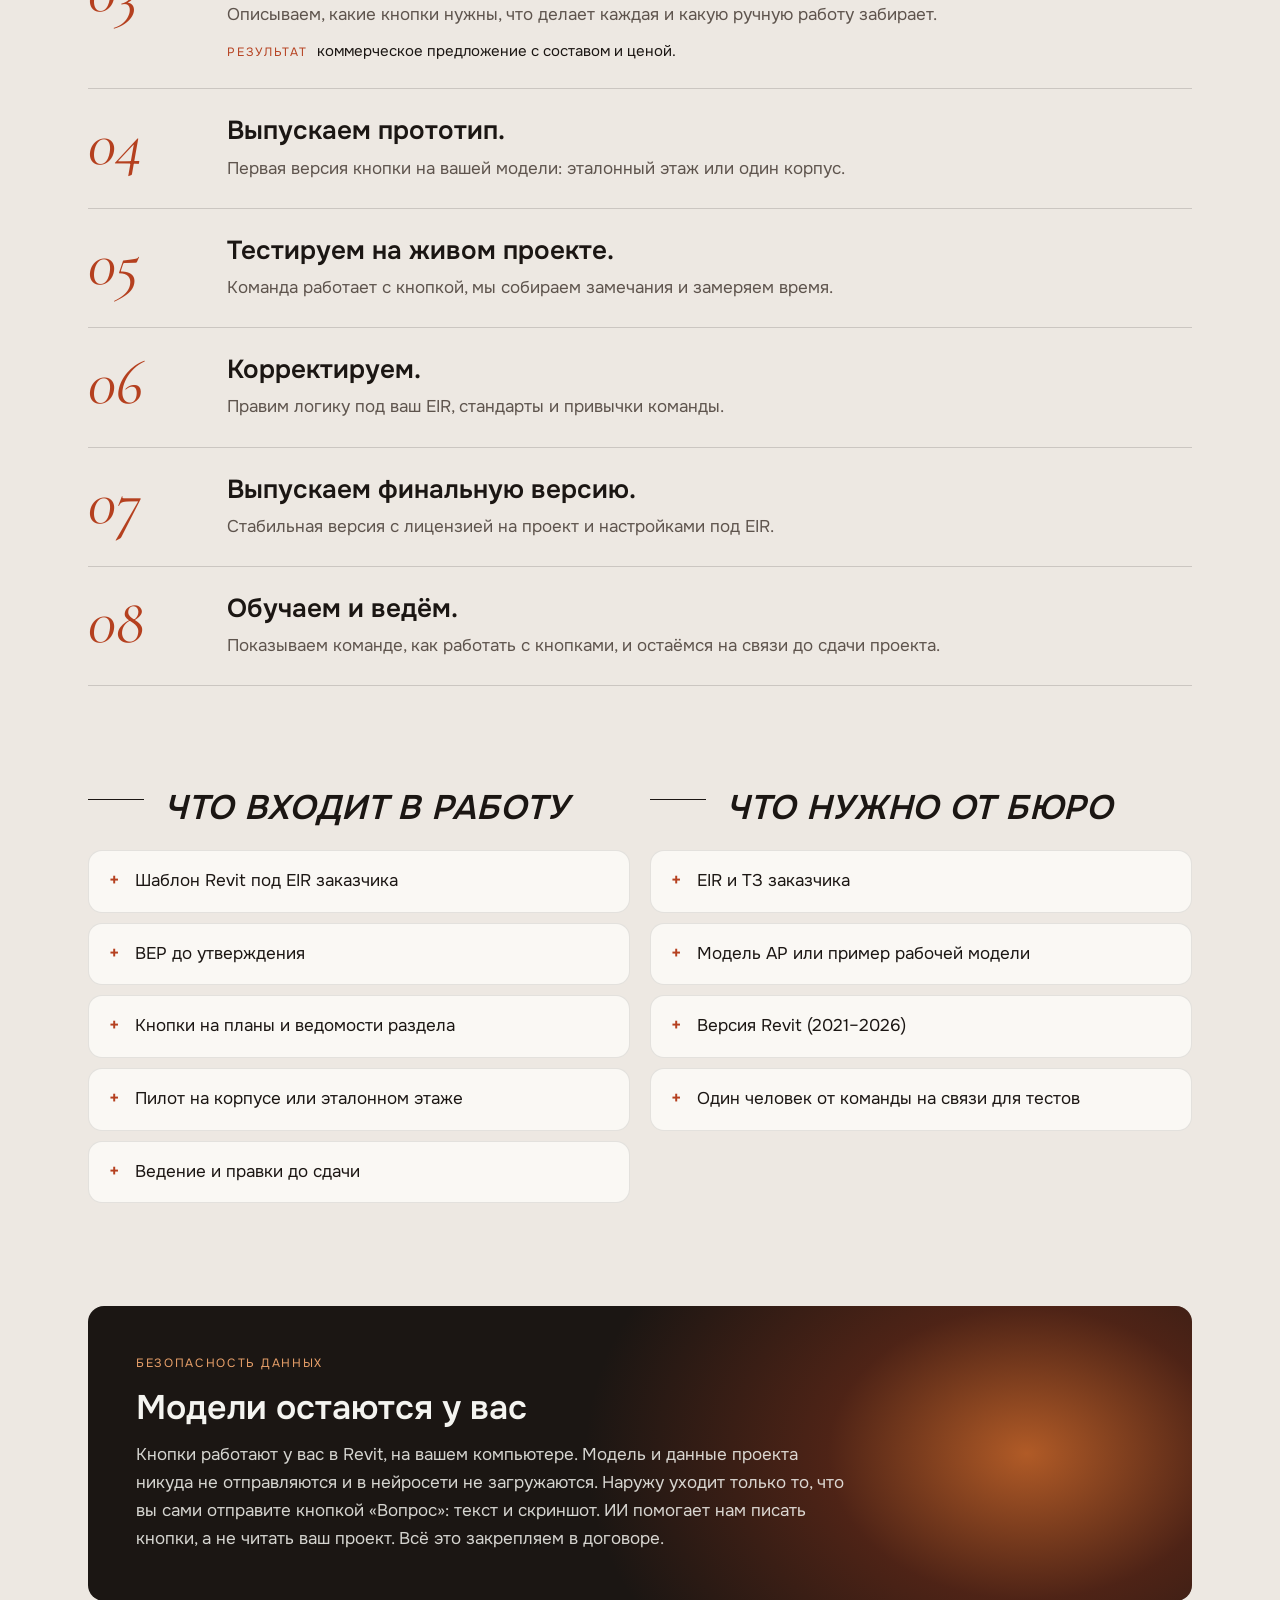
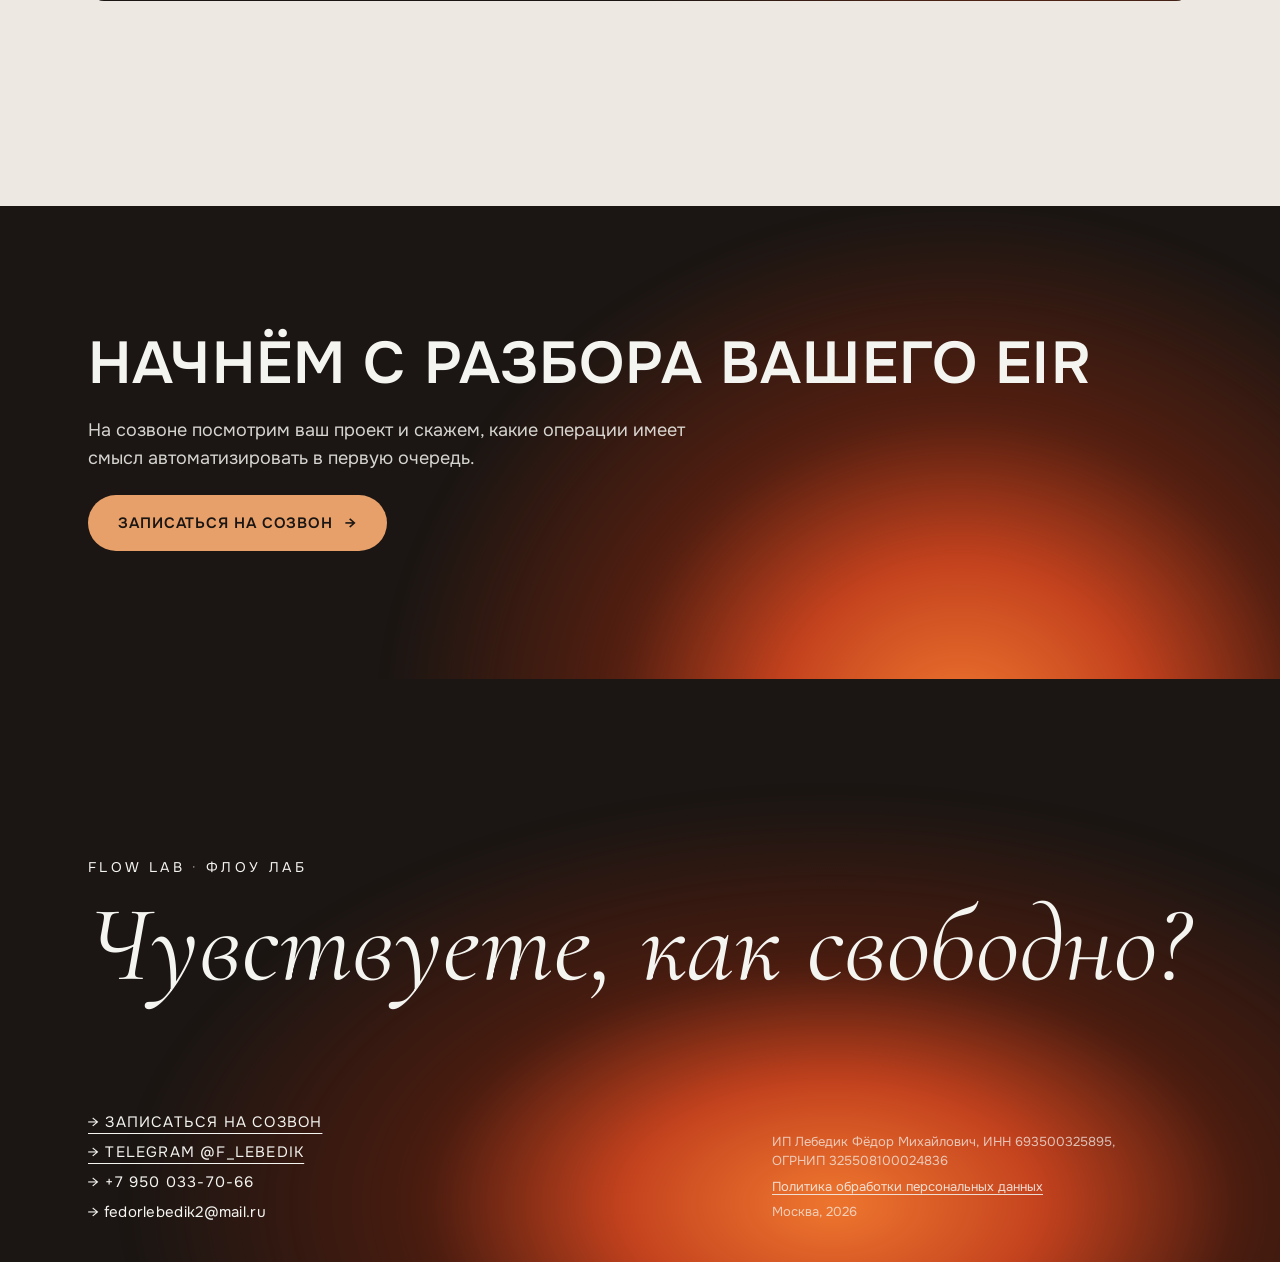
==== commit 13269a64: "Безопасность: модель остаётся у клиента, наружу только то, что отправлено через «Вопрос» Co-Authored" ====
--- a/kak-rabotaem/index.html
+++ b/kak-rabotaem/index.html
@@ -175,7 +175,7 @@
   <div class="dark">
     <p class="k">Безопасность данных</p>
     <h3 id="sf-h">Модели остаются у&#160;вас</h3>
-    <p>Мы работаем на&#160;вашей стороне: на&#160;вашей модели или на&#160;копии, которую вы передаёте сами. Кнопки не&#160;отправляют содержимое моделей в&#160;интернет. Данные одного клиента не&#160;попадают в&#160;работу другого. При необходимости подписываем соглашение о неразглашении.</p>
+    <p>Кнопки работают у вас в&#160;Revit, на&#160;вашем компьютере. Модель и&#160;данные проекта никуда не&#160;отправляются и&#160;в нейросети не&#160;загружаются. Наружу уходит только то, что вы сами отправите кнопкой «Вопрос»: текст и&#160;скриншот. ИИ помогает нам писать кнопки, а не&#160;читать ваш проект. Всё это закрепляем в&#160;договоре.</p>
   </div>
 </section>
 </div>
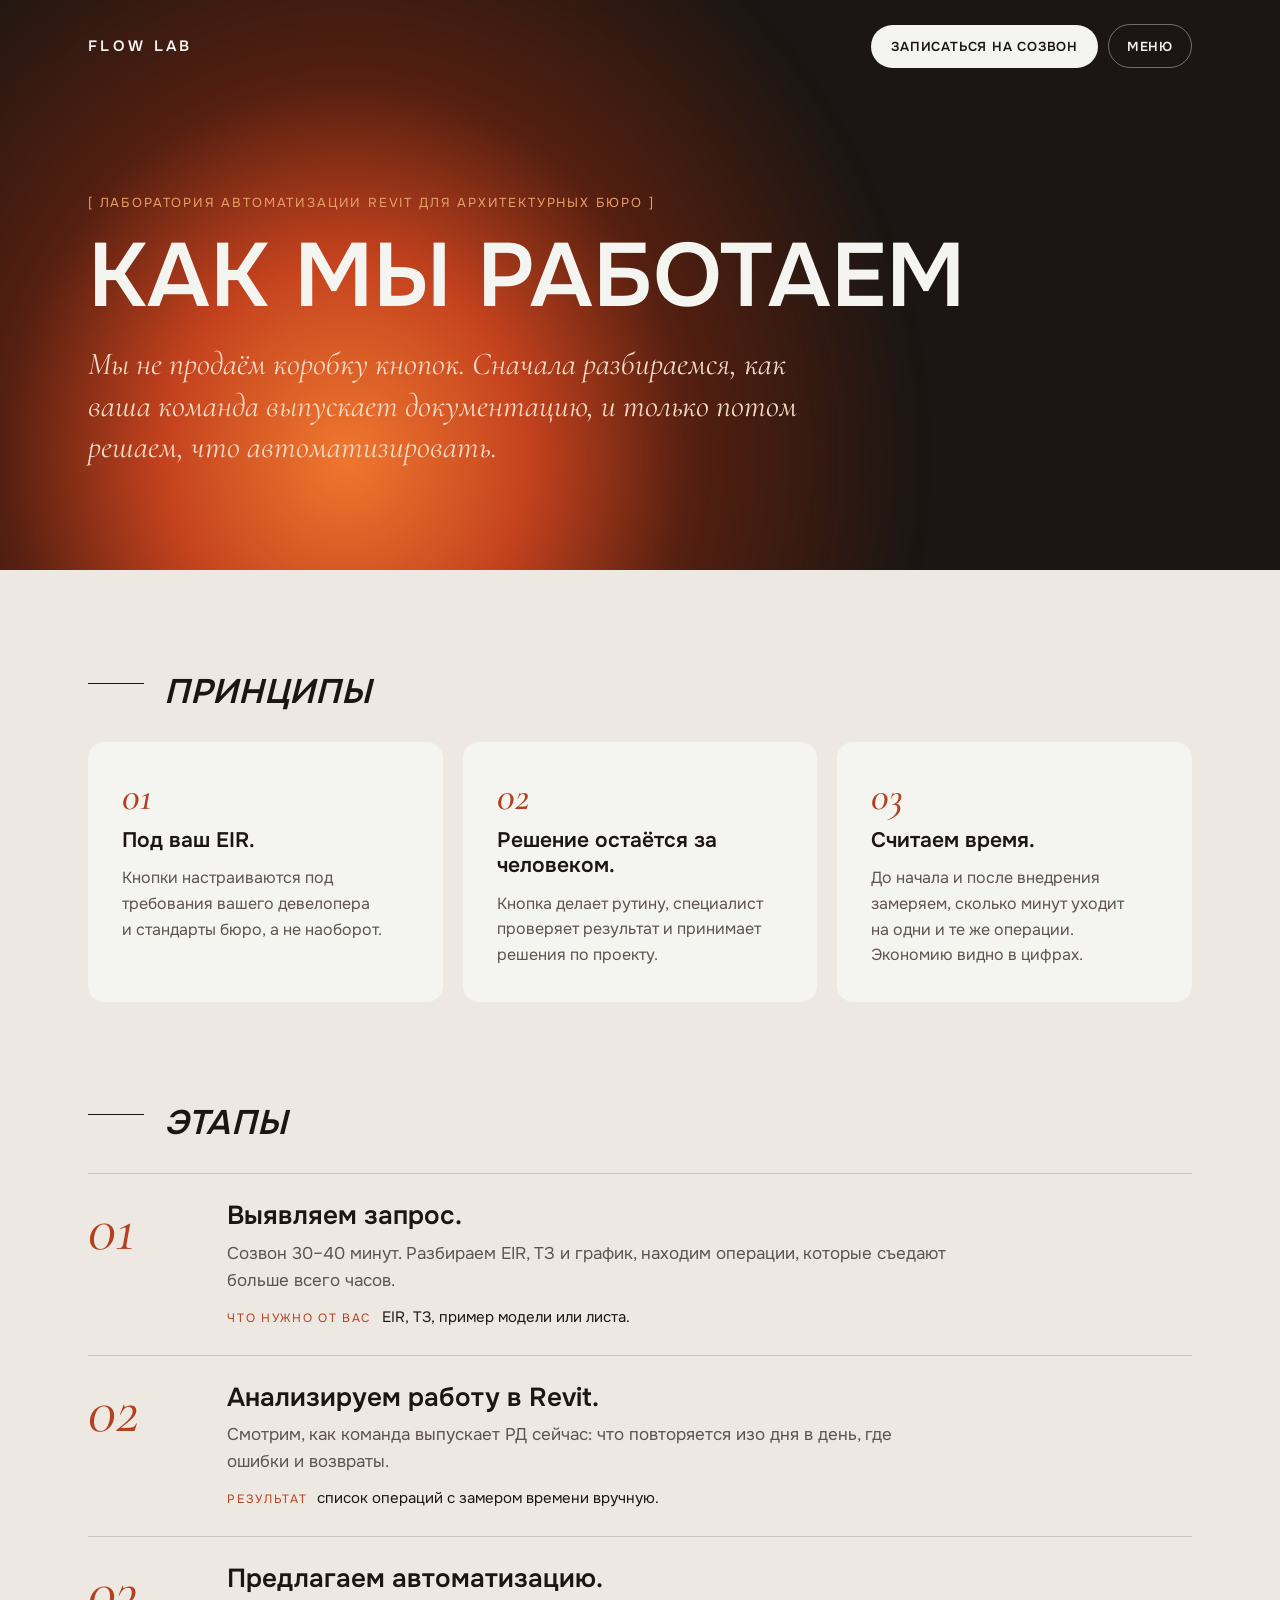
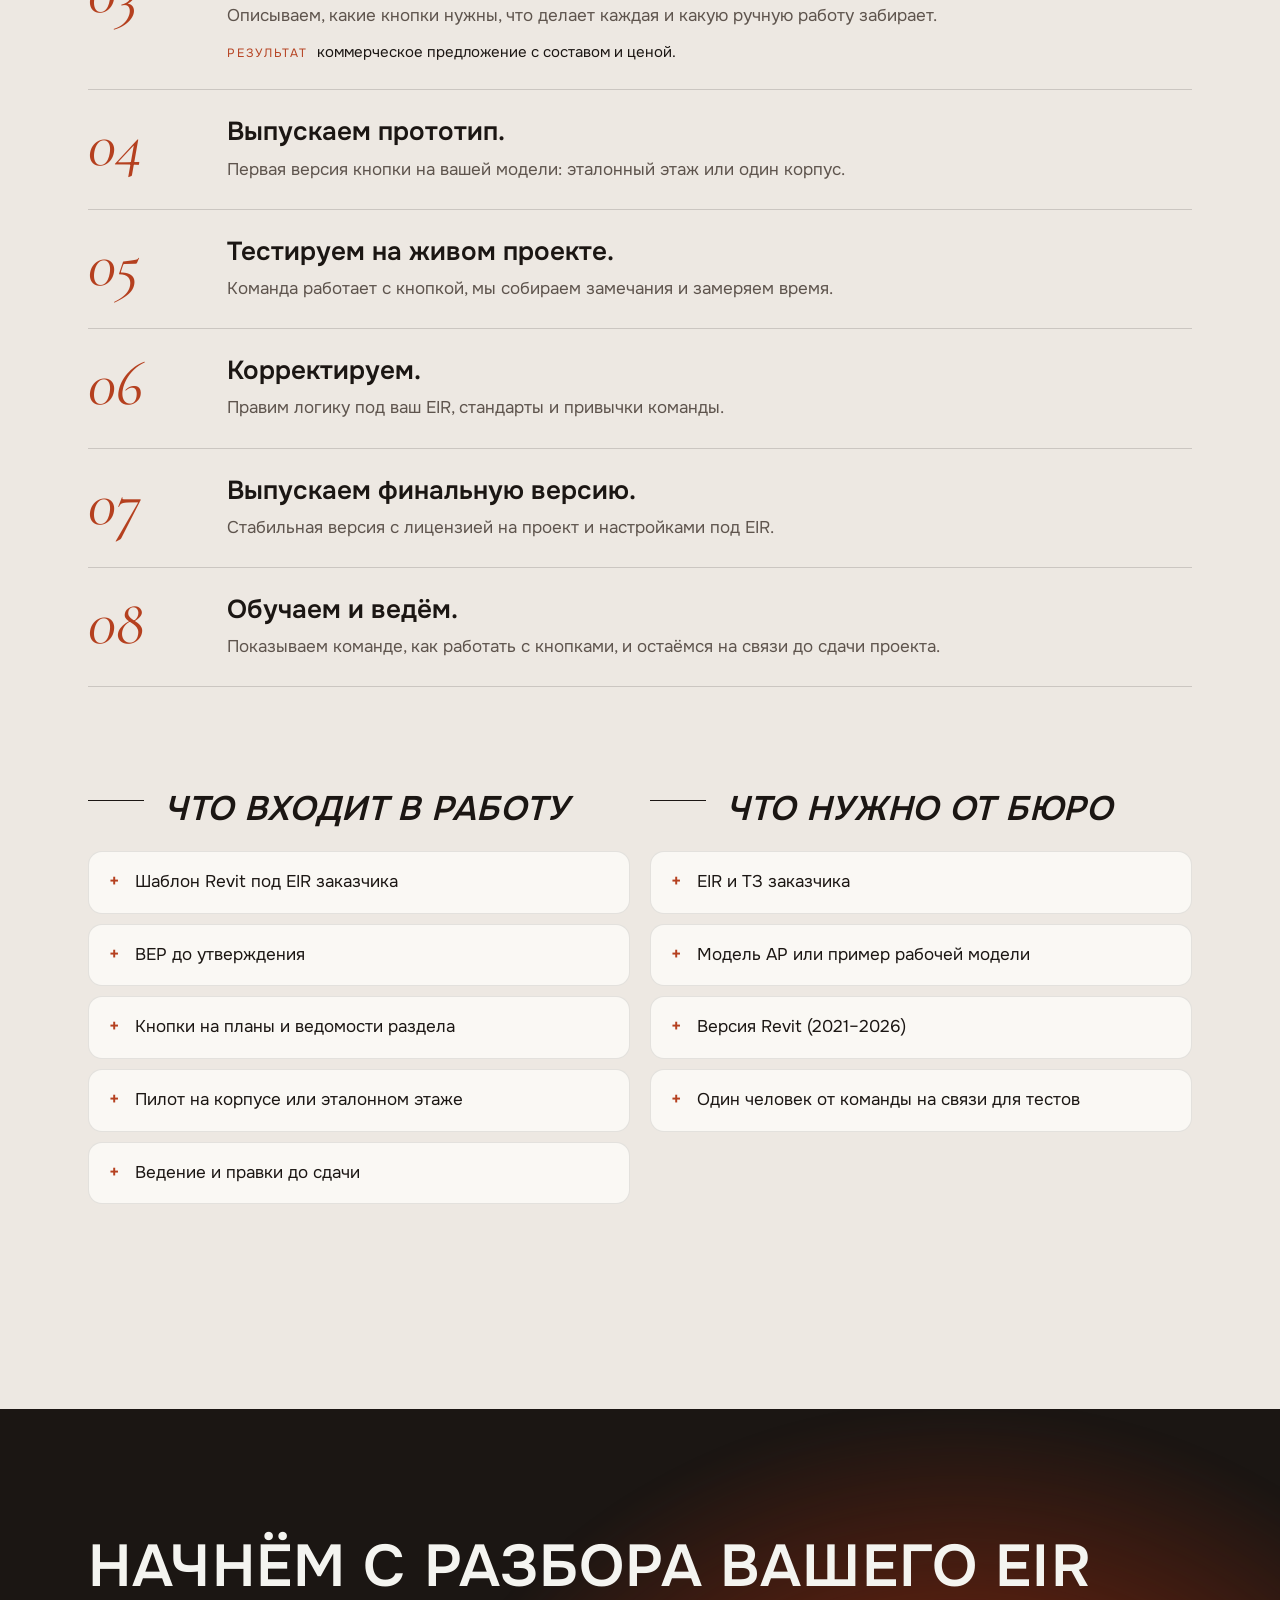
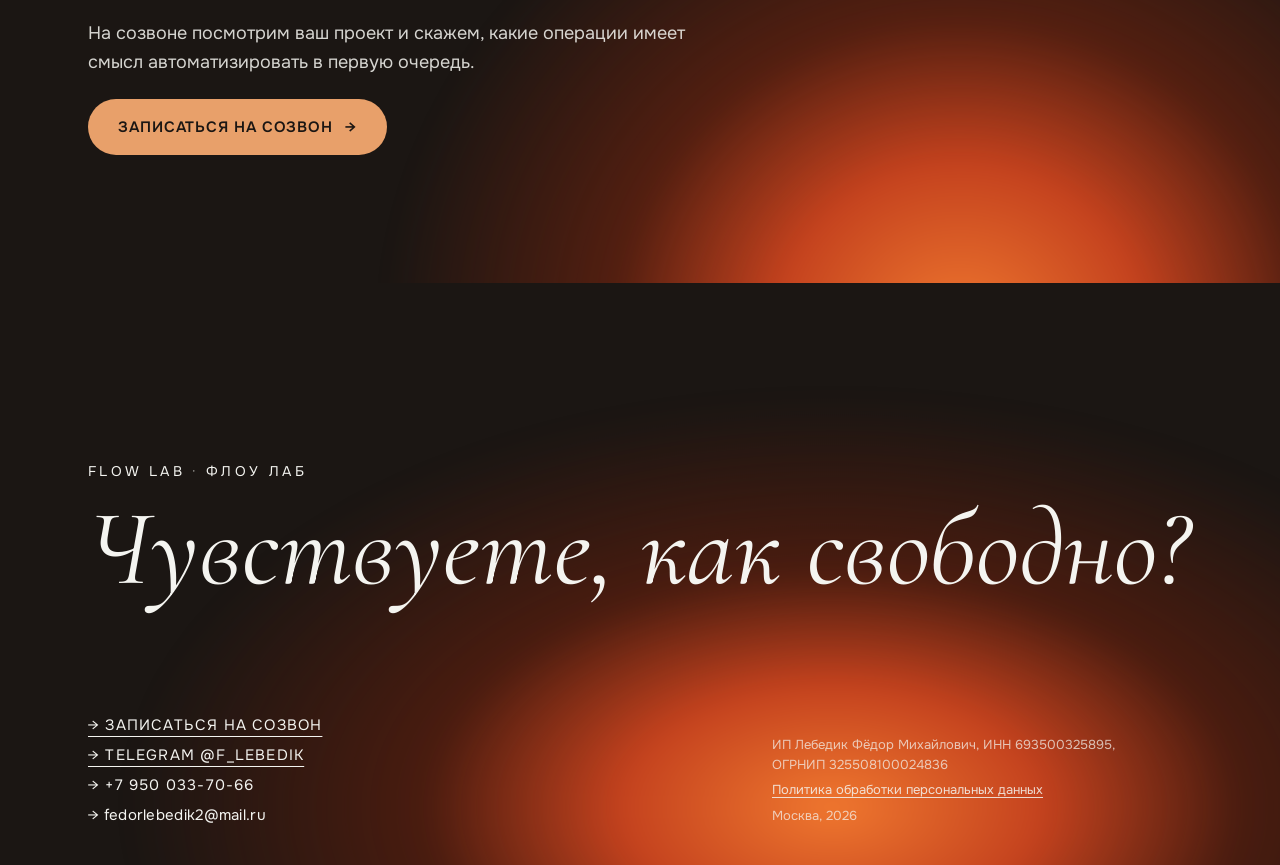
==== commit b9a95da2: "Страница «Про проект», пункт в меню; блоки про безопасность убраны Co-Authored-By: Claude Opus 5.5 <" ====
--- a/kak-rabotaem/index.html
+++ b/kak-rabotaem/index.html
@@ -140,7 +140,7 @@
   <div class="glow" aria-hidden="true"></div>
   <nav class="fl-nav" aria-label="Главное меню">
     <a class="fl-logo" href="/">Flow&#160;Lab</a>
-    <div class="fl-links"><a href="/#buttons">Что автоматизируем</a><a href="/kak-rabotaem/" aria-current="page">Как мы работаем</a><a href="/#price">Стоимость</a><a href="/#faq">Вопросы</a><a href="/kontakty/">Контакты</a></div>
+    <div class="fl-links"><a href="/#buttons">Что автоматизируем</a><a href="/kak-rabotaem/" aria-current="page">Как мы работаем</a><a href="/#price">Стоимость</a><a href="/#faq">Вопросы</a><a href="/kontakty/">Контакты</a><a href="/pro-proekt/">Про проект</a></div>
     <div class="fl-right"><a class="fl-call" href="/kontakty/#form">Записаться на&#160;созвон</a><button type="button" class="fl-menu-btn" data-fl-menu="open" aria-controls="fl-menu" aria-expanded="false">Меню</button></div>
   </nav>
   <div class="wrap hero">
@@ -169,13 +169,6 @@
       <div class="h2"><span aria-hidden="true"></span><h2 id="nd-h">Что нужно от&#160;бюро</h2></div>
       <ul class="plus"><li>EIR и&#160;ТЗ заказчика</li><li>Модель АР или пример рабочей модели</li><li>Версия Revit (2021–2026)</li><li>Один человек от команды на&#160;связи для тестов</li></ul>
     </div>
-  </div>
-</section>
-<section class="sec" aria-labelledby="sf-h">
-  <div class="dark">
-    <p class="k">Безопасность данных</p>
-    <h3 id="sf-h">Модели остаются у&#160;вас</h3>
-    <p>Кнопки работают у вас в&#160;Revit, на&#160;вашем компьютере. Модель и&#160;данные проекта никуда не&#160;отправляются и&#160;в нейросети не&#160;загружаются. Наружу уходит только то, что вы сами отправите кнопкой «Вопрос»: текст и&#160;скриншот. ИИ помогает нам писать кнопки, а не&#160;читать ваш проект. Всё это закрепляем в&#160;договоре.</p>
   </div>
 </section>
 </div>
@@ -212,7 +205,7 @@
 </footer>
 <div id="fl-menu" class="fl-menu" role="dialog" aria-modal="true" aria-label="Меню">
   <div class="fl-menu__top"><a class="fl-logo" href="/">Flow&#160;Lab</a><button type="button" class="fl-menu-btn" style="display:inline-flex;align-items:center" data-fl-menu="close">Закрыть</button></div>
-  <div class="fl-menu__list"><a href="/#buttons" data-fl-menu="close">Что автоматизируем</a><a href="/kak-rabotaem/" data-fl-menu="close" aria-current="page">Как мы работаем</a><a href="/#price" data-fl-menu="close">Стоимость</a><a href="/#faq" data-fl-menu="close">Вопросы</a><a href="/kontakty/" data-fl-menu="close">Контакты</a></div>
+  <div class="fl-menu__list"><a href="/#buttons" data-fl-menu="close">Что автоматизируем</a><a href="/kak-rabotaem/" data-fl-menu="close" aria-current="page">Как мы работаем</a><a href="/#price" data-fl-menu="close">Стоимость</a><a href="/#faq" data-fl-menu="close">Вопросы</a><a href="/kontakty/" data-fl-menu="close">Контакты</a><a href="/pro-proekt/" data-fl-menu="close">Про проект</a></div>
   <a class="fl-call" href="/kontakty/#form" data-fl-menu="close">Записаться на&#160;созвон →</a>
   <p class="fl-menu__note">Telegram @F_Lebedik · +7&#160;950&#160;033-70-66</p>
 </div>
--- a/fl-extra.css
+++ b/fl-extra.css
@@ -8,3 +8,4 @@
 @media (max-width:600px){.fl-top{bottom:max(76px,calc(env(safe-area-inset-bottom,0px) + 76px));right:16px;width:44px;height:44px}}
 @media (prefers-reduced-motion:reduce){.fl-nav,.fl-top{transition:none}}
 @media (min-width:561px){.cta-sticky{display:none!important}.fl-top{bottom:max(24px,calc(env(safe-area-inset-bottom,0px) + 24px))}}
+@media (max-width:1280px){.fl-links{display:none!important}.fl-nav .fl-menu-btn{display:inline-flex!important;align-items:center}}
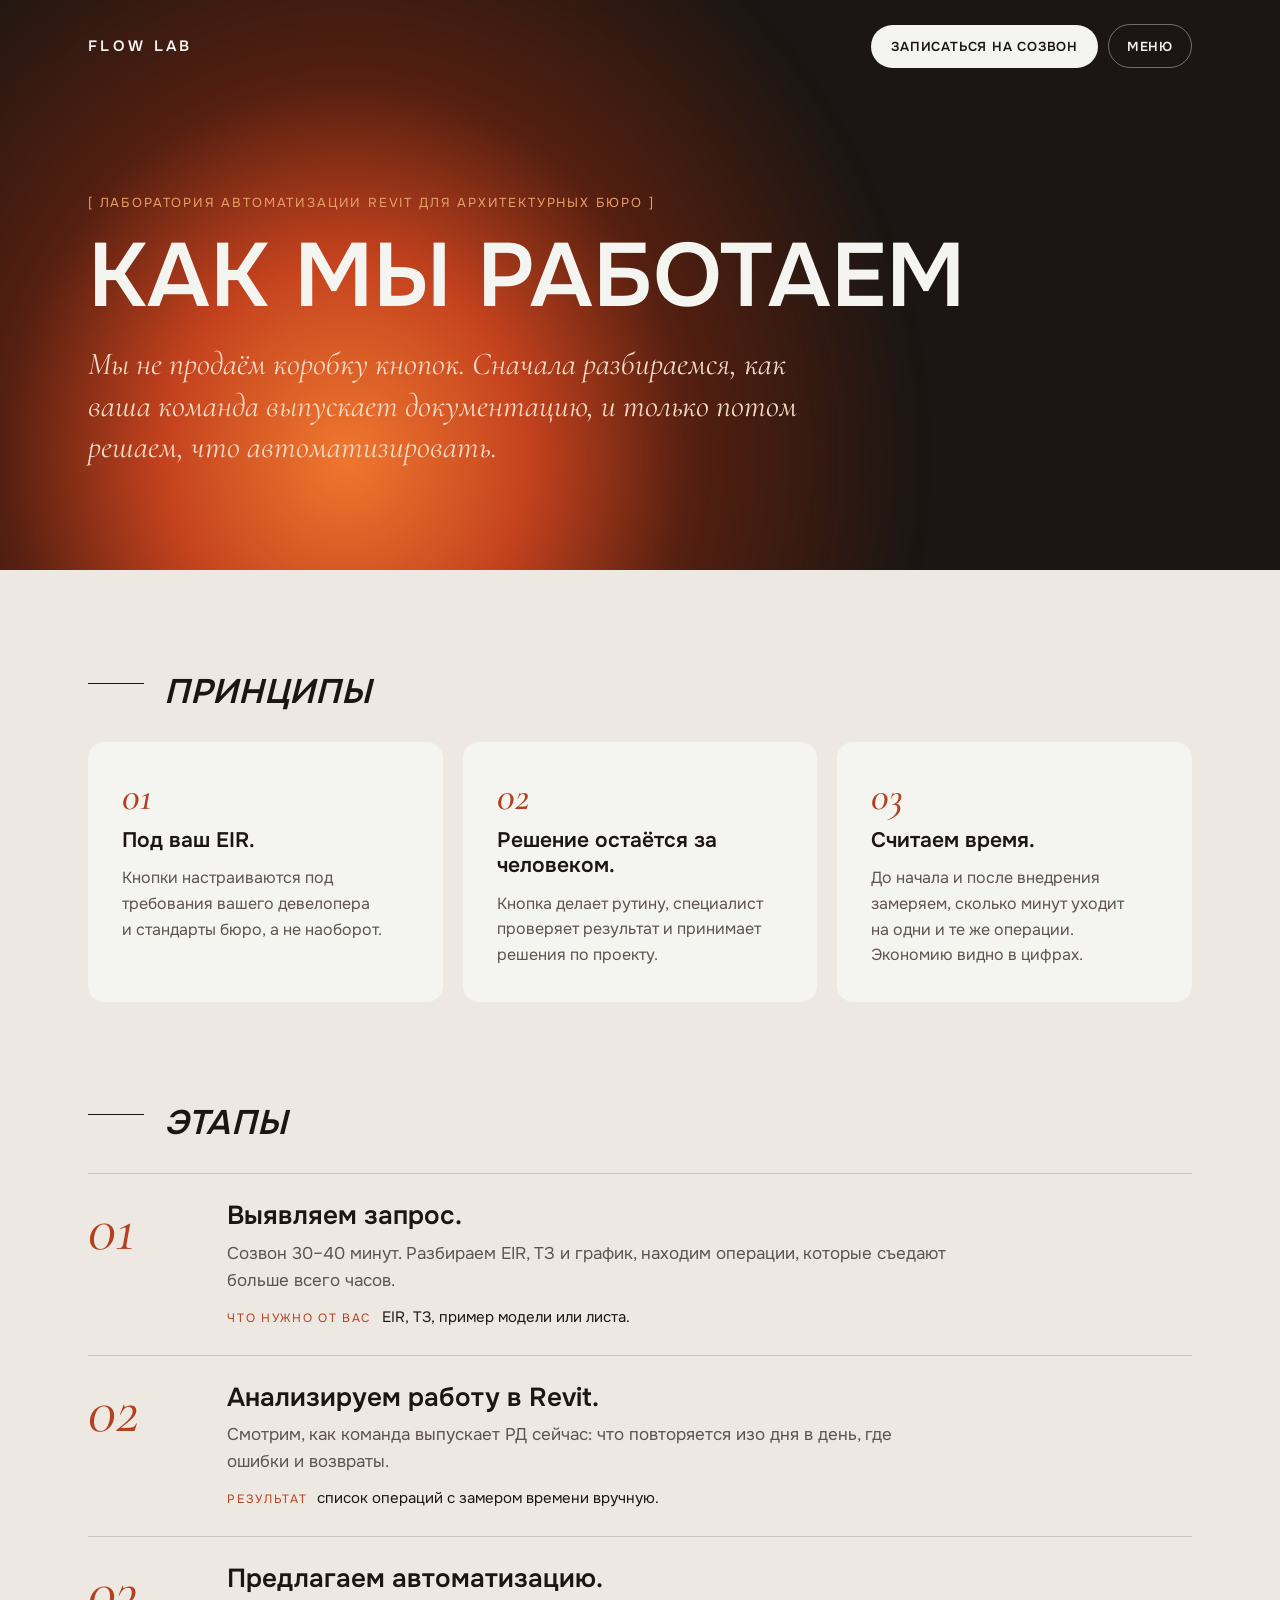
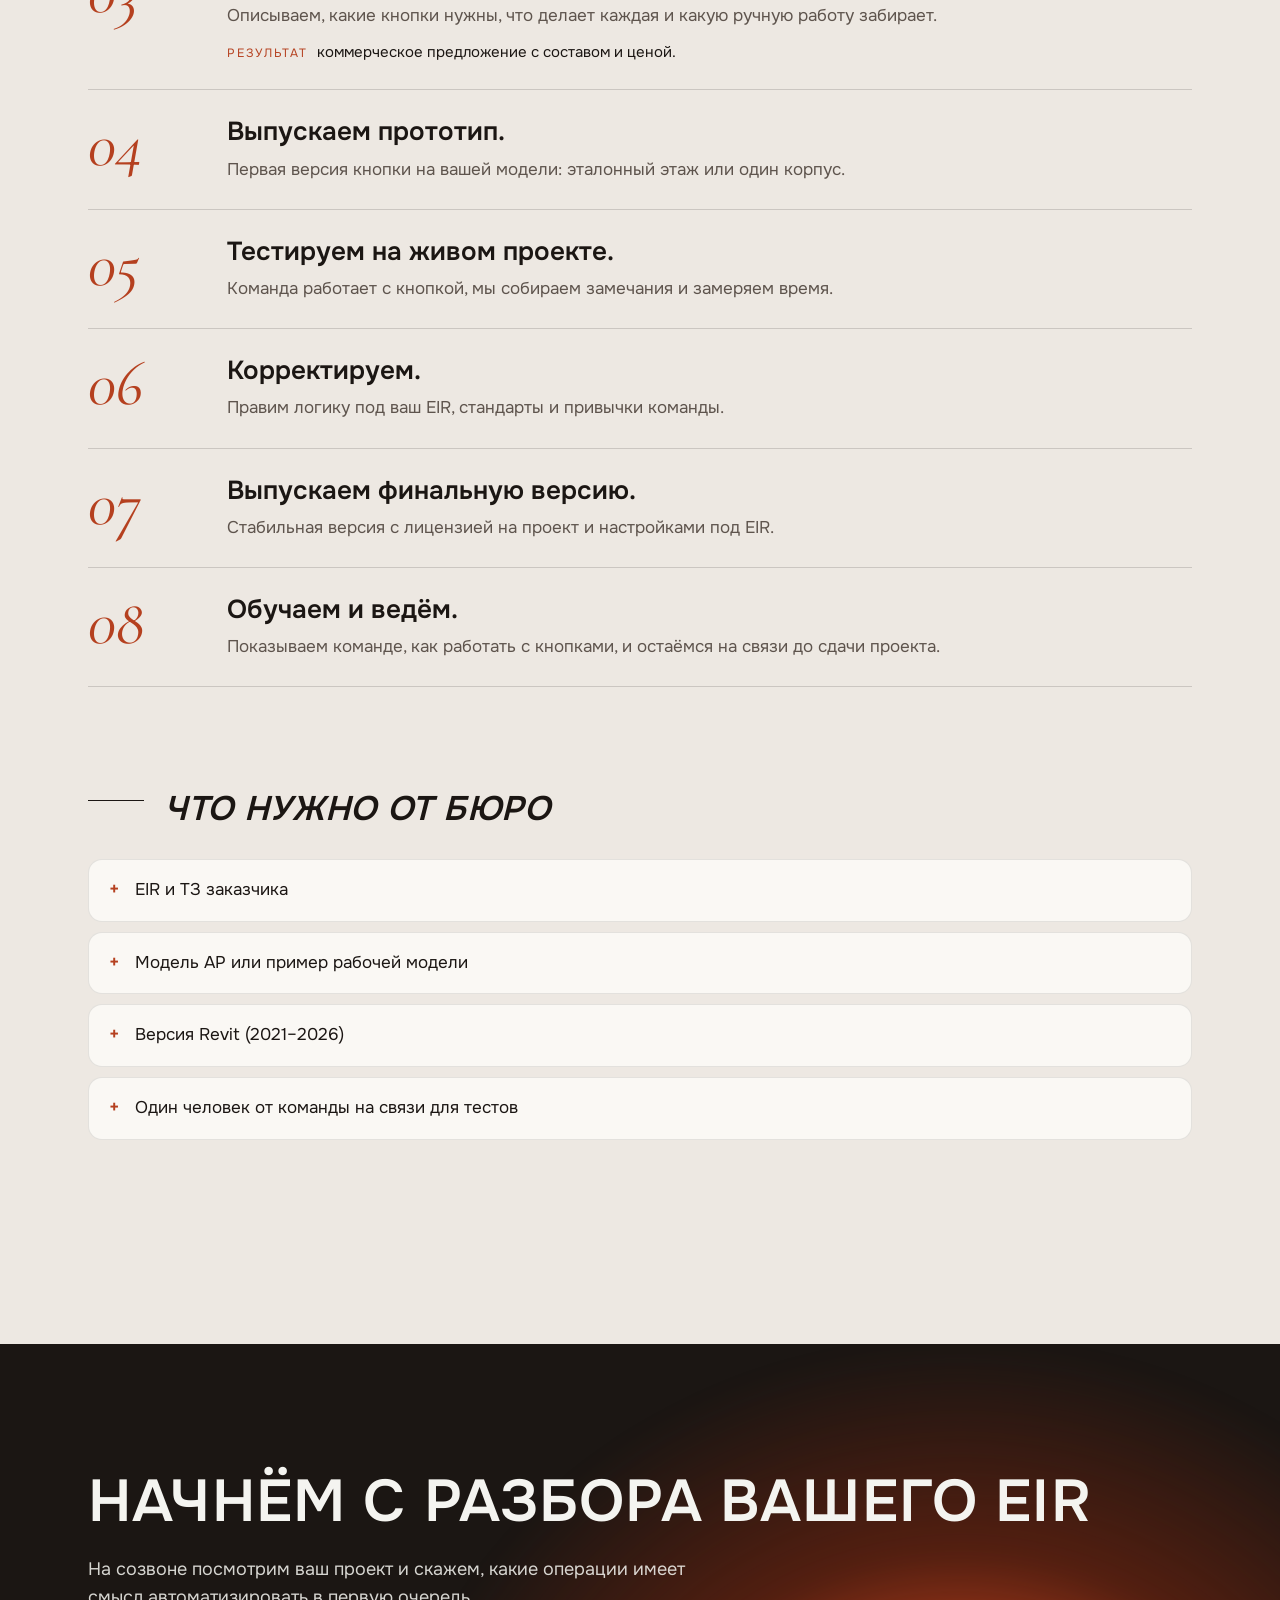
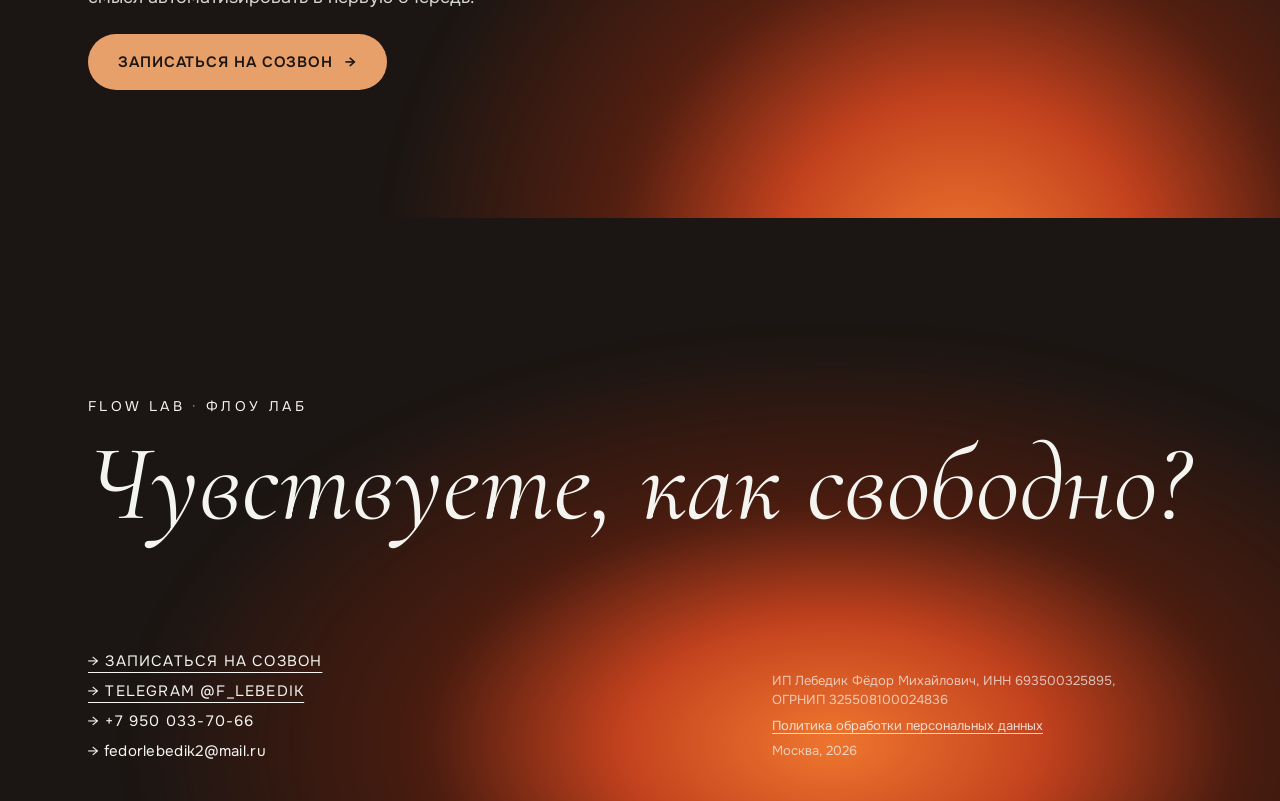
==== commit 5b8f19e5: "Подсветка разделов в меню, тексты без повторов Co-Authored-By: Claude Opus 5.5 <noreply@anthropic.co" ====
--- a/kak-rabotaem/index.html
+++ b/kak-rabotaem/index.html
@@ -159,17 +159,9 @@
   <div class="h2"><span aria-hidden="true"></span><h2 id="st-h">Этапы</h2></div>
   <ol class="steps"><li class="step"><span class="n" aria-hidden="true">01</span><div><h3>Выявляем запрос.</h3><p>Созвон 30–40 минут. Разбираем EIR, ТЗ и&#160;график, находим операции, которые съедают больше всего часов.</p><div class="res"><i>Что нужно от вас</i><span>EIR, ТЗ, пример модели или листа.</span></div></div></li><li class="step"><span class="n" aria-hidden="true">02</span><div><h3>Анализируем работу в&#160;Revit.</h3><p>Смотрим, как команда выпускает РД сейчас: что повторяется изо дня в&#160;день, где ошибки и&#160;возвраты.</p><div class="res"><i>Результат</i><span>список операций с&#160;замером времени вручную.</span></div></div></li><li class="step"><span class="n" aria-hidden="true">03</span><div><h3>Предлагаем автоматизацию.</h3><p>Описываем, какие кнопки нужны, что делает каждая и&#160;какую ручную работу забирает.</p><div class="res"><i>Результат</i><span>коммерческое предложение с&#160;составом и&#160;ценой.</span></div></div></li><li class="step"><span class="n" aria-hidden="true">04</span><div><h3>Выпускаем прототип.</h3><p>Первая версия кнопки на&#160;вашей модели: эталонный этаж или один корпус.</p></div></li><li class="step"><span class="n" aria-hidden="true">05</span><div><h3>Тестируем на&#160;живом проекте.</h3><p>Команда работает с&#160;кнопкой, мы собираем замечания и&#160;замеряем время.</p></div></li><li class="step"><span class="n" aria-hidden="true">06</span><div><h3>Корректируем.</h3><p>Правим логику под ваш EIR, стандарты и&#160;привычки команды.</p></div></li><li class="step"><span class="n" aria-hidden="true">07</span><div><h3>Выпускаем финальную версию.</h3><p>Стабильная версия с&#160;лицензией на&#160;проект и&#160;настройками под EIR.</p></div></li><li class="step"><span class="n" aria-hidden="true">08</span><div><h3>Обучаем и&#160;ведём.</h3><p>Показываем команде, как работать с&#160;кнопками, и&#160;остаёмся на&#160;связи до&#160;сдачи проекта.</p></div></li></ol>
 </section>
-<section class="sec" aria-labelledby="in-h">
-  <div class="two">
-    <div style="display:flex;flex-direction:column;gap:24px">
-      <div class="h2"><span aria-hidden="true"></span><h2 id="in-h">Что входит в&#160;работу</h2></div>
-      <ul class="plus"><li>Шаблон Revit под EIR заказчика</li><li>BEP до&#160;утверждения</li><li>Кнопки на&#160;планы и&#160;ведомости раздела</li><li>Пилот на&#160;корпусе или эталонном этаже</li><li>Ведение и&#160;правки до&#160;сдачи</li></ul>
-    </div>
-    <div style="display:flex;flex-direction:column;gap:24px">
-      <div class="h2"><span aria-hidden="true"></span><h2 id="nd-h">Что нужно от&#160;бюро</h2></div>
-      <ul class="plus"><li>EIR и&#160;ТЗ заказчика</li><li>Модель АР или пример рабочей модели</li><li>Версия Revit (2021–2026)</li><li>Один человек от команды на&#160;связи для тестов</li></ul>
-    </div>
-  </div>
+<section class="sec" aria-labelledby="nd-h">
+  <div class="h2"><span aria-hidden="true"></span><h2 id="nd-h">Что нужно от&#160;бюро</h2></div>
+  <ul class="plus"><li>EIR и&#160;ТЗ заказчика</li><li>Модель АР или пример рабочей модели</li><li>Версия Revit (2021–2026)</li><li>Один человек от команды на&#160;связи для тестов</li></ul>
 </section>
 </div>
 <section class="cta" aria-labelledby="cta-h" style="margin-top:clamp(64px,8vw,110px)">
--- a/fl-extra.css
+++ b/fl-extra.css
@@ -9,3 +9,7 @@
 @media (prefers-reduced-motion:reduce){.fl-nav,.fl-top{transition:none}}
 @media (min-width:561px){.cta-sticky{display:none!important}.fl-top{bottom:max(24px,calc(env(safe-area-inset-bottom,0px) + 24px))}}
 @media (max-width:1280px){.fl-links{display:none!important}.fl-nav .fl-menu-btn{display:inline-flex!important;align-items:center}}
+.fl-links a{position:relative}
+.fl-links a::after{content:"";position:absolute;left:0;right:0;bottom:-7px;height:2px;border-radius:2px;background:#E8A06A;transform:scaleX(0);transform-origin:left;transition:transform .35s ease}
+.fl-links a.fl-on,.fl-links a[aria-current="page"]{color:#F4F4F0;text-decoration:none!important}
+.fl-links a.fl-on::after,.fl-links a[aria-current="page"]::after{transform:scaleX(1)}
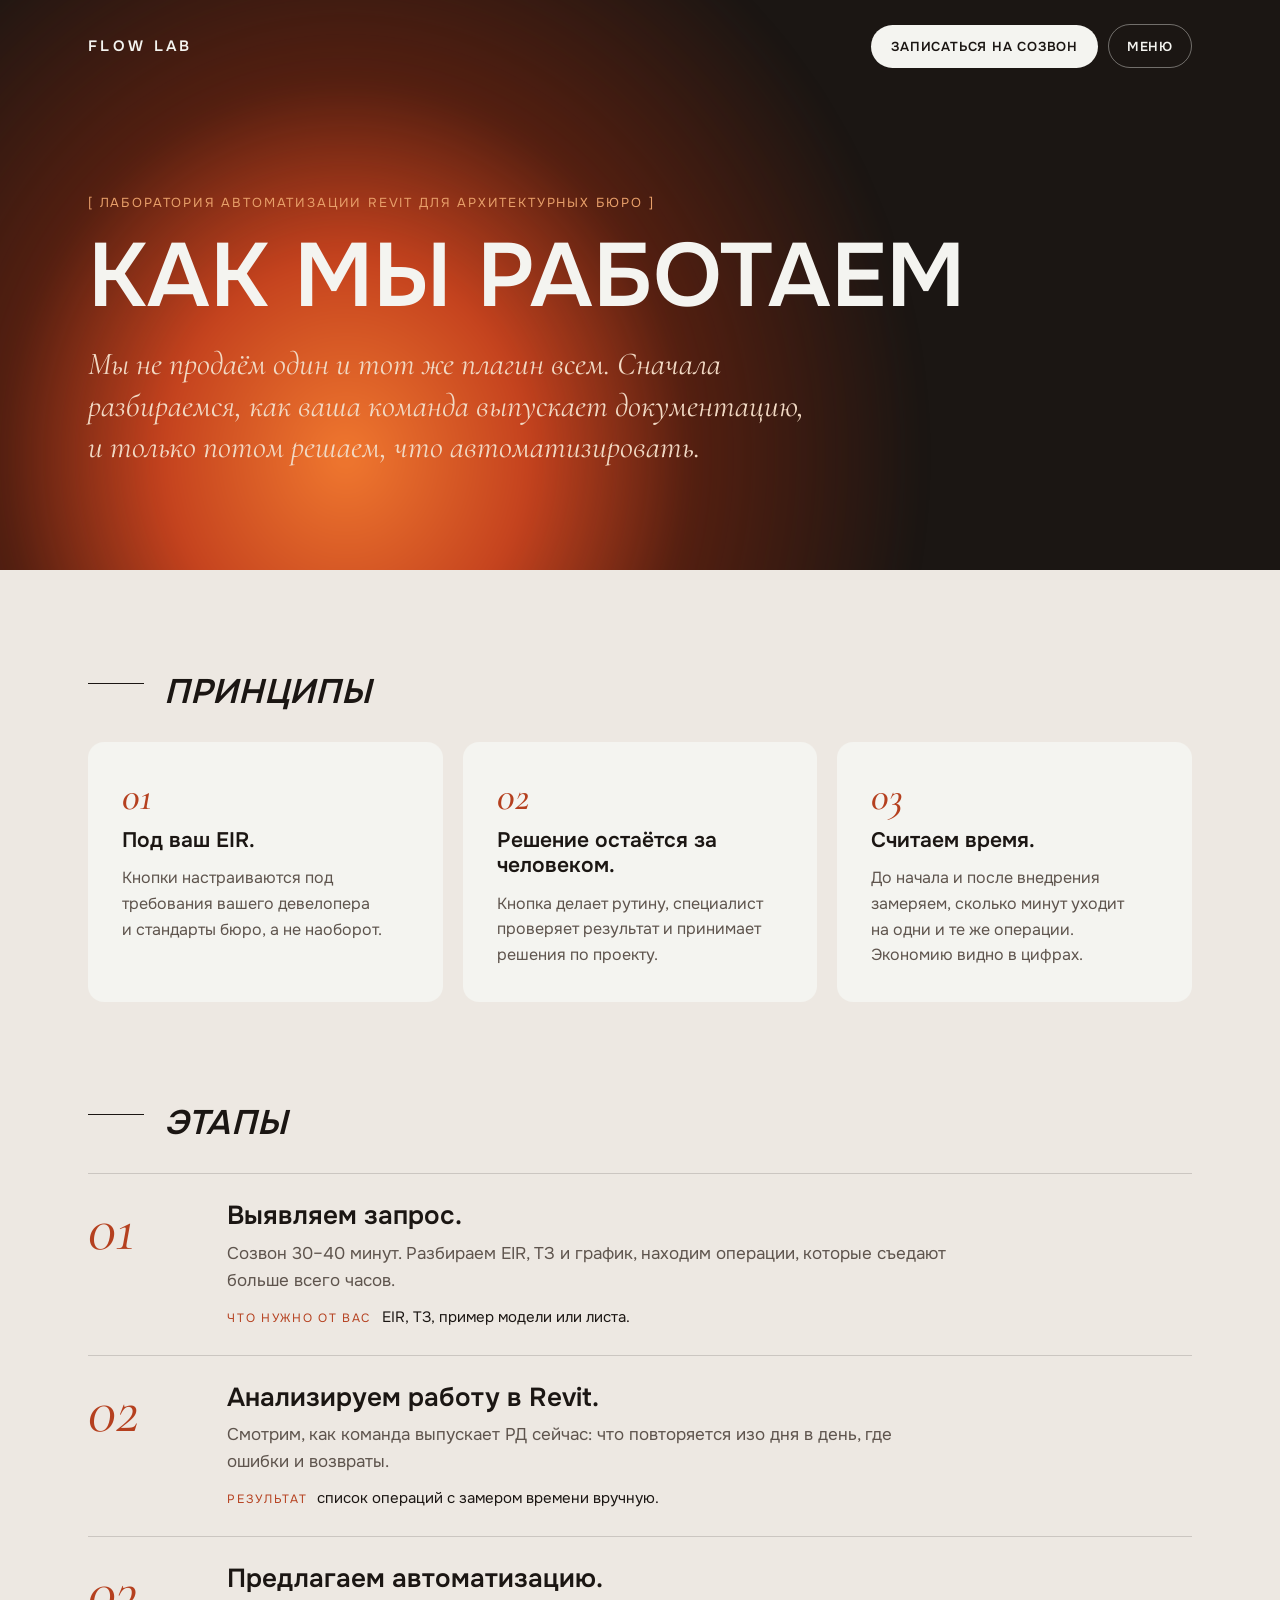
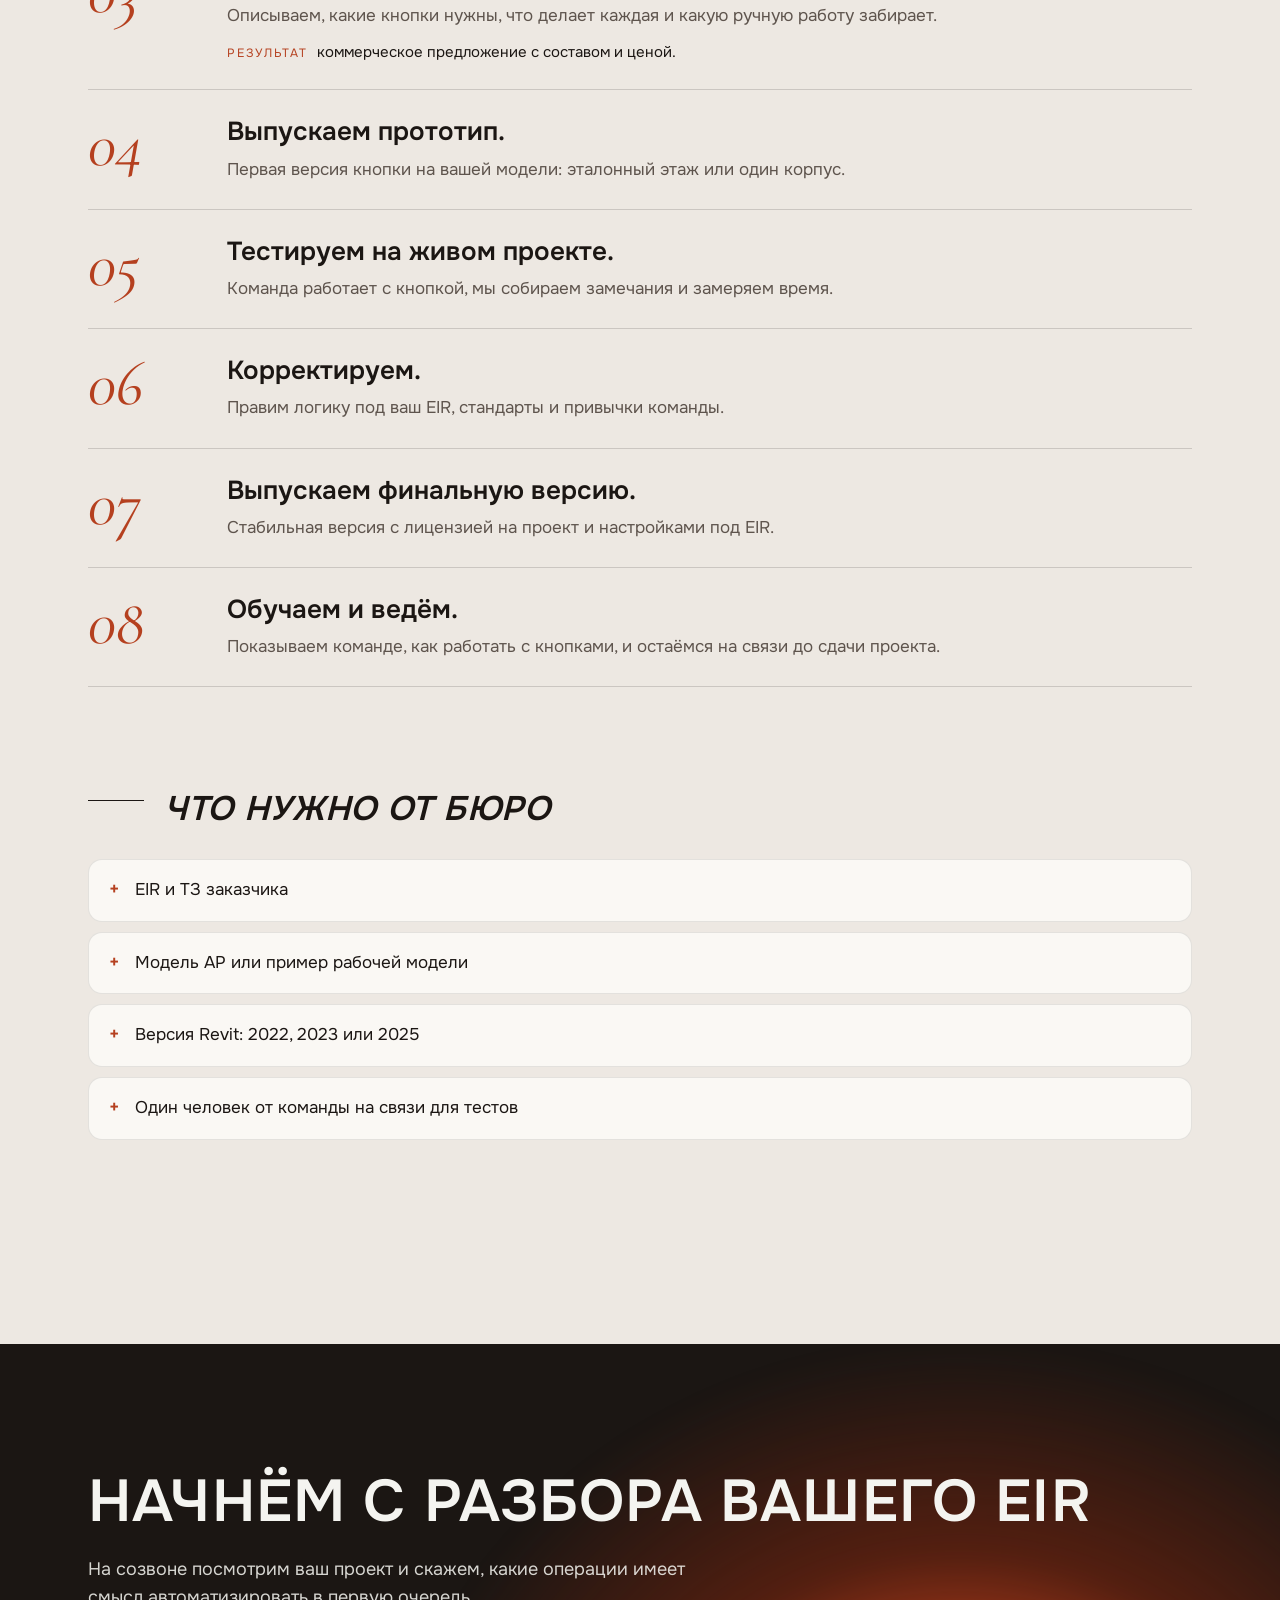
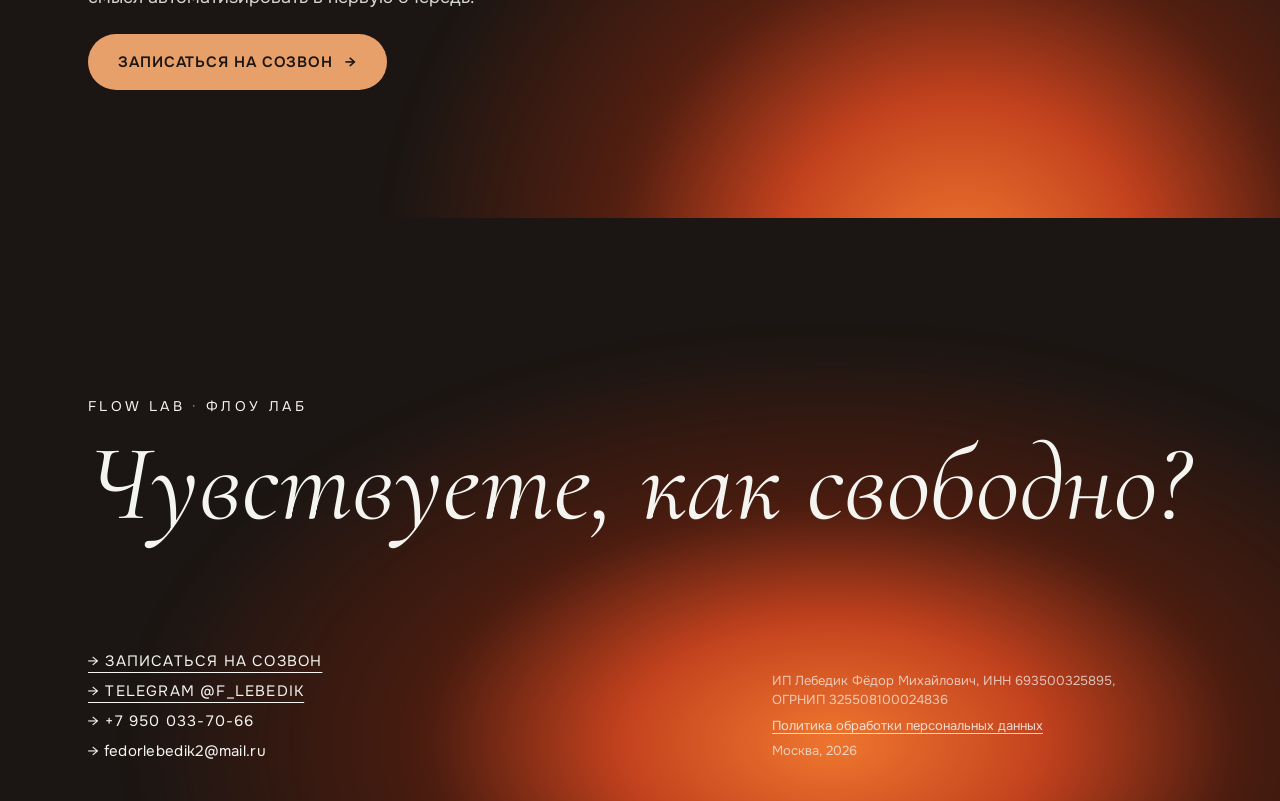
==== commit 7126c672: "Тексты сайта под демо: первый экран, что мы делаем, новые кнопки, версии Revit, форма Co-Authored-By" ====
--- a/kak-rabotaem/index.html
+++ b/kak-rabotaem/index.html
@@ -6,7 +6,7 @@
 <title>Как мы работаем — Flow Lab, автоматизация Revit для бюро</title>
 <meta name="description" content="Как Flow Lab автоматизирует РД в Revit: разбор EIR, замер времени, прототип кнопки на вашей модели, пилот, обучение команды и ведение до сдачи.">
 <link rel="canonical" href="https://flow-lab.pro/kak-rabotaem/">
-<link rel="icon" href="/favicon.ico" sizes="48x48">
+<link rel="icon" href="/favicon.ico" sizes="16x16 32x32">
 <link rel="icon" href="/favicon.svg" type="image/svg+xml">
 <link rel="icon" href="/icon-192.png" type="image/png" sizes="192x192">
 <link rel="icon" href="/icon-512.png" type="image/png" sizes="512x512">
@@ -146,7 +146,7 @@
   <div class="wrap hero">
     <p class="tag">[ лаборатория автоматизации Revit для архитектурных бюро ]</p>
     <h1>Как мы работаем</h1>
-    <p class="lead">Мы не&#160;продаём коробку кнопок. Сначала разбираемся, как ваша команда выпускает документацию, и&#160;только потом решаем, что автоматизировать.</p>
+    <p class="lead">Мы не&#160;продаём один и&#160;тот же плагин всем. Сначала разбираемся, как ваша команда выпускает документацию, и&#160;только потом решаем, что автоматизировать.</p>
   </div>
 </header>
 <main>
@@ -161,7 +161,7 @@
 </section>
 <section class="sec" aria-labelledby="nd-h">
   <div class="h2"><span aria-hidden="true"></span><h2 id="nd-h">Что нужно от&#160;бюро</h2></div>
-  <ul class="plus"><li>EIR и&#160;ТЗ заказчика</li><li>Модель АР или пример рабочей модели</li><li>Версия Revit (2021–2026)</li><li>Один человек от команды на&#160;связи для тестов</li></ul>
+  <ul class="plus"><li>EIR и&#160;ТЗ заказчика</li><li>Модель АР или пример рабочей модели</li><li>Версия Revit: 2022, 2023 или 2025</li><li>Один человек от команды на&#160;связи для тестов</li></ul>
 </section>
 </div>
 <section class="cta" aria-labelledby="cta-h" style="margin-top:clamp(64px,8vw,110px)">
